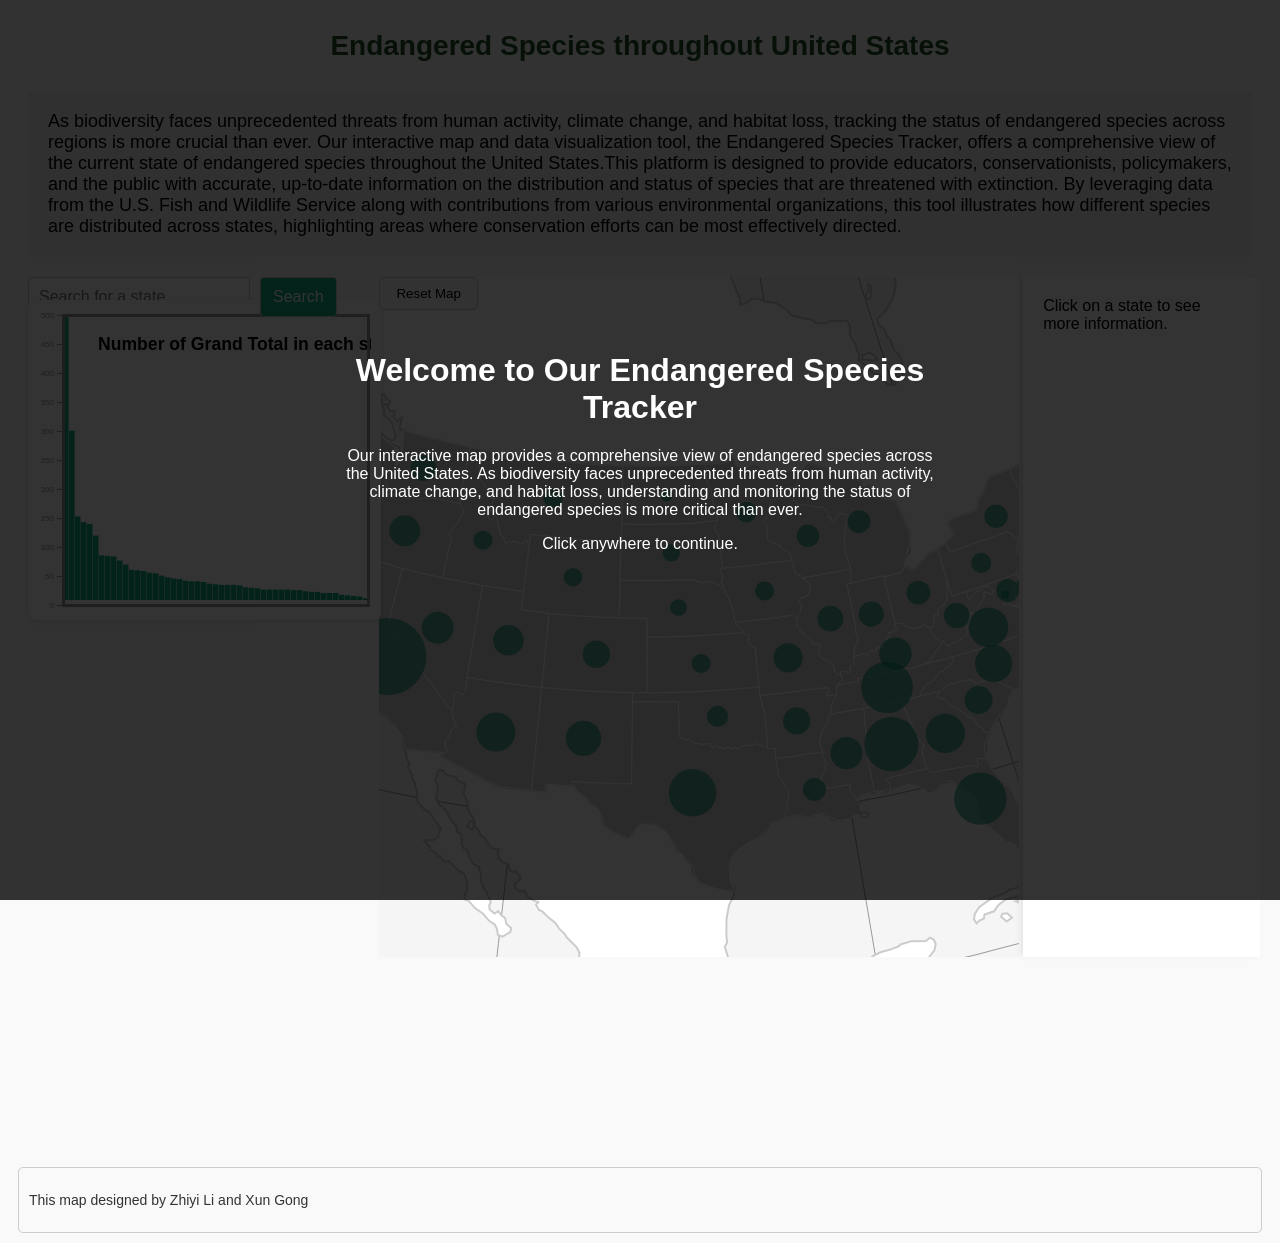
==== index.html @ cc5d8c97 "first commit" ====
<!DOCTYPE html>
<html lang="en">
    <head>
        <meta charset="utf-8">
        <meta name="viewport" content="width=device-width">
            <title>Endangered Species in U.S.</title>

        <!--put your external stylesheet links here-->
        <link rel="stylesheet" href="lib/leaflet.css">
        <link rel="stylesheet" href="css/style.css">

        <!--[if IE<9]>
            <link rel="stylesheet" href="css/style.ie.css">
        <![endif]-->

         <!--you can also place internal styles here;
             place these within <style> tags-->

        <style></style>
        
    </head>

    <body>
        <!--put your initial page content here-->
        <div id="initialPage" onclick="continueToMap()">
            <div class="content">
                <h1>Welcome to Our Endangered Species Tracker</h1>
                <p>Our interactive map provides a comprehensive view of endangered species across the United States. As biodiversity faces unprecedented threats from human activity, climate change, and habitat loss, understanding and monitoring the status of endangered species is more critical than ever.</p>
                <p>Click anywhere to continue.</p>
            </div>
        </div>
        <div id="mydiv"></div>
        

        <!--you can also use this space for internal scripts;
        place these within <script> tags-->
        <div class="container">
            
            <div class="chart-container">
                <div class="dropdown-container">
                    <div id="dropdownTooltip" class="tooltip" style="display: absolute;">Description of what selecting different options does.</div>
                </div> <!-- Container for the dropdown -->
            </div> <!-- Container for the chart -->

            <div class="map-container">
                <div id="map">
                    <button id="resetMap">Reset Map</button>
                    <div id="resetTooltip" class="tooltip">Click to reset the map to its original view.</div>
                </div>
                
            </div>   <!-- Container for the map -->
            <div id="right-panel">Click on a state to see more information.</div>
            <div id="tooltip"></div>
            </div>
        </div>
        <div id="toolDescriptionContainer"></div>


        <script type="text/javascript" src="lib/d3.v7.js"></script>
        <script type="text/javascript" src="lib/topojson/topojson.js"></script>
        

        <!--put your external script links here-->
        <script type="text/javascript" src="js/main.js"></script>
        <script type="text/javascript" src="lib/jquery-3.5.1.js"></script>
    </body>
</html>
---- lib/leaflet.css ----
/* required styles */

.leaflet-pane,
.leaflet-tile,
.leaflet-marker-icon,
.leaflet-marker-shadow,
.leaflet-tile-container,
.leaflet-pane > svg,
.leaflet-pane > canvas,
.leaflet-zoom-box,
.leaflet-image-layer,
.leaflet-layer {
	position: absolute;
	left: 0;
	top: 0;
	}
.leaflet-container {
	overflow: hidden;
	}
.leaflet-tile,
.leaflet-marker-icon,
.leaflet-marker-shadow {
	-webkit-user-select: none;
	   -moz-user-select: none;
	        user-select: none;
	  -webkit-user-drag: none;
	}
/* Prevents IE11 from highlighting tiles in blue */
.leaflet-tile::selection {
	background: transparent;
}
/* Safari renders non-retina tile on retina better with this, but Chrome is worse */
.leaflet-safari .leaflet-tile {
	image-rendering: -webkit-optimize-contrast;
	}
/* hack that prevents hw layers "stretching" when loading new tiles */
.leaflet-safari .leaflet-tile-container {
	width: 1600px;
	height: 1600px;
	-webkit-transform-origin: 0 0;
	}
.leaflet-marker-icon,
.leaflet-marker-shadow {
	display: block;
	}
/* .leaflet-container svg: reset svg max-width decleration shipped in Joomla! (joomla.org) 3.x */
/* .leaflet-container img: map is broken in FF if you have max-width: 100% on tiles */
.leaflet-container .leaflet-overlay-pane svg {
	max-width: none !important;
	max-height: none !important;
	}
.leaflet-container .leaflet-marker-pane img,
.leaflet-container .leaflet-shadow-pane img,
.leaflet-container .leaflet-tile-pane img,
.leaflet-container img.leaflet-image-layer,
.leaflet-container .leaflet-tile {
	max-width: none !important;
	max-height: none !important;
	width: auto;
	padding: 0;
	}

.leaflet-container img.leaflet-tile {
	/* See: https://bugs.chromium.org/p/chromium/issues/detail?id=600120 */
	mix-blend-mode: plus-lighter;
}

.leaflet-container.leaflet-touch-zoom {
	-ms-touch-action: pan-x pan-y;
	touch-action: pan-x pan-y;
	}
.leaflet-container.leaflet-touch-drag {
	-ms-touch-action: pinch-zoom;
	/* Fallback for FF which doesn't support pinch-zoom */
	touch-action: none;
	touch-action: pinch-zoom;
}
.leaflet-container.leaflet-touch-drag.leaflet-touch-zoom {
	-ms-touch-action: none;
	touch-action: none;
}
.leaflet-container {
	-webkit-tap-highlight-color: transparent;
}
.leaflet-container a {
	-webkit-tap-highlight-color: rgba(51, 181, 229, 0.4);
}
.leaflet-tile {
	filter: inherit;
	visibility: hidden;
	}
.leaflet-tile-loaded {
	visibility: inherit;
	}
.leaflet-zoom-box {
	width: 0;
	height: 0;
	-moz-box-sizing: border-box;
	     box-sizing: border-box;
	z-index: 800;
	}
/* workaround for https://bugzilla.mozilla.org/show_bug.cgi?id=888319 */
.leaflet-overlay-pane svg {
	-moz-user-select: none;
	}

.leaflet-pane         { z-index: 400; }

.leaflet-tile-pane    { z-index: 200; }
.leaflet-overlay-pane { z-index: 400; }
.leaflet-shadow-pane  { z-index: 500; }
.leaflet-marker-pane  { z-index: 600; }
.leaflet-tooltip-pane   { z-index: 650; }
.leaflet-popup-pane   { z-index: 700; }

.leaflet-map-pane canvas { z-index: 100; }
.leaflet-map-pane svg    { z-index: 200; }

.leaflet-vml-shape {
	width: 1px;
	height: 1px;
	}
.lvml {
	behavior: url(#default#VML);
	display: inline-block;
	position: absolute;
	}


/* control positioning */

.leaflet-control {
	position: relative;
	z-index: 800;
	pointer-events: visiblePainted; /* IE 9-10 doesn't have auto */
	pointer-events: auto;
	}
.leaflet-top,
.leaflet-bottom {
	position: absolute;
	z-index: 1000;
	pointer-events: none;
	}
.leaflet-top {
	top: 0;
	}
.leaflet-right {
	right: 0;
	}
.leaflet-bottom {
	bottom: 0;
	}
.leaflet-left {
	left: 0;
	}
.leaflet-control {
	float: left;
	clear: both;
	}
.leaflet-right .leaflet-control {
	float: right;
	}
.leaflet-top .leaflet-control {
	margin-top: 10px;
	}
.leaflet-bottom .leaflet-control {
	margin-bottom: 10px;
	}
.leaflet-left .leaflet-control {
	margin-left: 10px;
	}
.leaflet-right .leaflet-control {
	margin-right: 10px;
	}


/* zoom and fade animations */

.leaflet-fade-anim .leaflet-popup {
	opacity: 0;
	-webkit-transition: opacity 0.2s linear;
	   -moz-transition: opacity 0.2s linear;
	        transition: opacity 0.2s linear;
	}
.leaflet-fade-anim .leaflet-map-pane .leaflet-popup {
	opacity: 1;
	}
.leaflet-zoom-animated {
	-webkit-transform-origin: 0 0;
	    -ms-transform-origin: 0 0;
	        transform-origin: 0 0;
	}
svg.leaflet-zoom-animated {
	will-change: transform;
}

.leaflet-zoom-anim .leaflet-zoom-animated {
	-webkit-transition: -webkit-transform 0.25s cubic-bezier(0,0,0.25,1);
	   -moz-transition:    -moz-transform 0.25s cubic-bezier(0,0,0.25,1);
	        transition:         transform 0.25s cubic-bezier(0,0,0.25,1);
	}
.leaflet-zoom-anim .leaflet-tile,
.leaflet-pan-anim .leaflet-tile {
	-webkit-transition: none;
	   -moz-transition: none;
	        transition: none;
	}

.leaflet-zoom-anim .leaflet-zoom-hide {
	visibility: hidden;
	}


/* cursors */

.leaflet-interactive {
	cursor: pointer;
	}
.leaflet-grab {
	cursor: -webkit-grab;
	cursor:    -moz-grab;
	cursor:         grab;
	}
.leaflet-crosshair,
.leaflet-crosshair .leaflet-interactive {
	cursor: crosshair;
	}
.leaflet-popup-pane,
.leaflet-control {
	cursor: auto;
	}
.leaflet-dragging .leaflet-grab,
.leaflet-dragging .leaflet-grab .leaflet-interactive,
.leaflet-dragging .leaflet-marker-draggable {
	cursor: move;
	cursor: -webkit-grabbing;
	cursor:    -moz-grabbing;
	cursor:         grabbing;
	}

/* marker & overlays interactivity */
.leaflet-marker-icon,
.leaflet-marker-shadow,
.leaflet-image-layer,
.leaflet-pane > svg path,
.leaflet-tile-container {
	pointer-events: none;
	}

.leaflet-marker-icon.leaflet-interactive,
.leaflet-image-layer.leaflet-interactive,
.leaflet-pane > svg path.leaflet-interactive,
svg.leaflet-image-layer.leaflet-interactive path {
	pointer-events: visiblePainted; /* IE 9-10 doesn't have auto */
	pointer-events: auto;
	}

/* visual tweaks */

.leaflet-container {
	background: #ddd;
	outline-offset: 1px;
	}
.leaflet-container a {
	color: #0078A8;
	}
.leaflet-zoom-box {
	border: 2px dotted #38f;
	background: rgba(255,255,255,0.5);
	}


/* general typography */
.leaflet-container {
	font-family: "Helvetica Neue", Arial, Helvetica, sans-serif;
	font-size: 12px;
	font-size: 0.75rem;
	line-height: 1.5;
	}


/* general toolbar styles */

.leaflet-bar {
	box-shadow: 0 1px 5px rgba(0,0,0,0.65);
	border-radius: 4px;
	}
.leaflet-bar a {
	background-color: #fff;
	border-bottom: 1px solid #ccc;
	width: 26px;
	height: 26px;
	line-height: 26px;
	display: block;
	text-align: center;
	text-decoration: none;
	color: black;
	}
.leaflet-bar a,
.leaflet-control-layers-toggle {
	background-position: 50% 50%;
	background-repeat: no-repeat;
	display: block;
	}
.leaflet-bar a:hover,
.leaflet-bar a:focus {
	background-color: #f4f4f4;
	}
.leaflet-bar a:first-child {
	border-top-left-radius: 4px;
	border-top-right-radius: 4px;
	}
.leaflet-bar a:last-child {
	border-bottom-left-radius: 4px;
	border-bottom-right-radius: 4px;
	border-bottom: none;
	}
.leaflet-bar a.leaflet-disabled {
	cursor: default;
	background-color: #f4f4f4;
	color: #bbb;
	}

.leaflet-touch .leaflet-bar a {
	width: 30px;
	height: 30px;
	line-height: 30px;
	}
.leaflet-touch .leaflet-bar a:first-child {
	border-top-left-radius: 2px;
	border-top-right-radius: 2px;
	}
.leaflet-touch .leaflet-bar a:last-child {
	border-bottom-left-radius: 2px;
	border-bottom-right-radius: 2px;
	}

/* zoom control */

.leaflet-control-zoom-in,
.leaflet-control-zoom-out {
	font: bold 18px 'Lucida Console', Monaco, monospace;
	text-indent: 1px;
	}

.leaflet-touch .leaflet-control-zoom-in, .leaflet-touch .leaflet-control-zoom-out  {
	font-size: 22px;
	}


/* layers control */

.leaflet-control-layers {
	box-shadow: 0 1px 5px rgba(0,0,0,0.4);
	background: #fff;
	border-radius: 5px;
	}
.leaflet-control-layers-toggle {
	background-image: url(images/layers.png);
	width: 36px;
	height: 36px;
	}
.leaflet-retina .leaflet-control-layers-toggle {
	background-image: url(images/layers-2x.png);
	background-size: 26px 26px;
	}
.leaflet-touch .leaflet-control-layers-toggle {
	width: 44px;
	height: 44px;
	}
.leaflet-control-layers .leaflet-control-layers-list,
.leaflet-control-layers-expanded .leaflet-control-layers-toggle {
	display: none;
	}
.leaflet-control-layers-expanded .leaflet-control-layers-list {
	display: block;
	position: relative;
	}
.leaflet-control-layers-expanded {
	padding: 6px 10px 6px 6px;
	color: #333;
	background: #fff;
	}
.leaflet-control-layers-scrollbar {
	overflow-y: scroll;
	overflow-x: hidden;
	padding-right: 5px;
	}
.leaflet-control-layers-selector {
	margin-top: 2px;
	position: relative;
	top: 1px;
	}
.leaflet-control-layers label {
	display: block;
	font-size: 13px;
	font-size: 1.08333em;
	}
.leaflet-control-layers-separator {
	height: 0;
	border-top: 1px solid #ddd;
	margin: 5px -10px 5px -6px;
	}

/* Default icon URLs */
.leaflet-default-icon-path { /* used only in path-guessing heuristic, see L.Icon.Default */
	background-image: url(images/marker-icon.png);
	}


/* attribution and scale controls */

.leaflet-container .leaflet-control-attribution {
	background: #fff;
	background: rgba(255, 255, 255, 0.8);
	margin: 0;
	}
.leaflet-control-attribution,
.leaflet-control-scale-line {
	padding: 0 5px;
	color: #333;
	line-height: 1.4;
	}
.leaflet-control-attribution a {
	text-decoration: none;
	}
.leaflet-control-attribution a:hover,
.leaflet-control-attribution a:focus {
	text-decoration: underline;
	}
.leaflet-attribution-flag {
	display: inline !important;
	vertical-align: baseline !important;
	width: 1em;
	height: 0.6669em;
	}
.leaflet-left .leaflet-control-scale {
	margin-left: 5px;
	}
.leaflet-bottom .leaflet-control-scale {
	margin-bottom: 5px;
	}
.leaflet-control-scale-line {
	border: 2px solid #777;
	border-top: none;
	line-height: 1.1;
	padding: 2px 5px 1px;
	white-space: nowrap;
	-moz-box-sizing: border-box;
	     box-sizing: border-box;
	background: rgba(255, 255, 255, 0.8);
	text-shadow: 1px 1px #fff;
	}
.leaflet-control-scale-line:not(:first-child) {
	border-top: 2px solid #777;
	border-bottom: none;
	margin-top: -2px;
	}
.leaflet-control-scale-line:not(:first-child):not(:last-child) {
	border-bottom: 2px solid #777;
	}

.leaflet-touch .leaflet-control-attribution,
.leaflet-touch .leaflet-control-layers,
.leaflet-touch .leaflet-bar {
	box-shadow: none;
	}
.leaflet-touch .leaflet-control-layers,
.leaflet-touch .leaflet-bar {
	border: 2px solid rgba(0,0,0,0.2);
	background-clip: padding-box;
	}


/* popup */

.leaflet-popup {
	position: absolute;
	text-align: center;
	margin-bottom: 20px;
	}
.leaflet-popup-content-wrapper {
	padding: 1px;
	text-align: left;
	border-radius: 12px;
	}
.leaflet-popup-content {
	margin: 13px 24px 13px 20px;
	line-height: 1.3;
	font-size: 13px;
	font-size: 1.08333em;
	min-height: 1px;
	}
.leaflet-popup-content p {
	margin: 17px 0;
	margin: 1.3em 0;
	}
.leaflet-popup-tip-container {
	width: 40px;
	height: 20px;
	position: absolute;
	left: 50%;
	margin-top: -1px;
	margin-left: -20px;
	overflow: hidden;
	pointer-events: none;
	}
.leaflet-popup-tip {
	width: 17px;
	height: 17px;
	padding: 1px;

	margin: -10px auto 0;
	pointer-events: auto;

	-webkit-transform: rotate(45deg);
	   -moz-transform: rotate(45deg);
	    -ms-transform: rotate(45deg);
	        transform: rotate(45deg);
	}
.leaflet-popup-content-wrapper,
.leaflet-popup-tip {
	background: white;
	color: #333;
	box-shadow: 0 3px 14px rgba(0,0,0,0.4);
	}
.leaflet-container a.leaflet-popup-close-button {
	position: absolute;
	top: 0;
	right: 0;
	border: none;
	text-align: center;
	width: 24px;
	height: 24px;
	font: 16px/24px Tahoma, Verdana, sans-serif;
	color: #757575;
	text-decoration: none;
	background: transparent;
	}
.leaflet-container a.leaflet-popup-close-button:hover,
.leaflet-container a.leaflet-popup-close-button:focus {
	color: #585858;
	}
.leaflet-popup-scrolled {
	overflow: auto;
	}

.leaflet-oldie .leaflet-popup-content-wrapper {
	-ms-zoom: 1;
	}
.leaflet-oldie .leaflet-popup-tip {
	width: 24px;
	margin: 0 auto;

	-ms-filter: "progid:DXImageTransform.Microsoft.Matrix(M11=0.70710678, M12=0.70710678, M21=-0.70710678, M22=0.70710678)";
	filter: progid:DXImageTransform.Microsoft.Matrix(M11=0.70710678, M12=0.70710678, M21=-0.70710678, M22=0.70710678);
	}

.leaflet-oldie .leaflet-control-zoom,
.leaflet-oldie .leaflet-control-layers,
.leaflet-oldie .leaflet-popup-content-wrapper,
.leaflet-oldie .leaflet-popup-tip {
	border: 1px solid #999;
	}


/* div icon */

.leaflet-div-icon {
	background: #fff;
	border: 1px solid #666;
	}


/* Tooltip */
/* Base styles for the element that has a tooltip */
.leaflet-tooltip {
	position: absolute;
	padding: 6px;
	background-color: #fff;
	border: 1px solid #fff;
	border-radius: 3px;
	color: #222;
	white-space: nowrap;
	-webkit-user-select: none;
	-moz-user-select: none;
	-ms-user-select: none;
	user-select: none;
	pointer-events: none;
	box-shadow: 0 1px 3px rgba(0,0,0,0.4);
	}
.leaflet-tooltip.leaflet-interactive {
	cursor: pointer;
	pointer-events: auto;
	}
.leaflet-tooltip-top:before,
.leaflet-tooltip-bottom:before,
.leaflet-tooltip-left:before,
.leaflet-tooltip-right:before {
	position: absolute;
	pointer-events: none;
	border: 6px solid transparent;
	background: transparent;
	content: "";
	}

/* Directions */

.leaflet-tooltip-bottom {
	margin-top: 6px;
}
.leaflet-tooltip-top {
	margin-top: -6px;
}
.leaflet-tooltip-bottom:before,
.leaflet-tooltip-top:before {
	left: 50%;
	margin-left: -6px;
	}
.leaflet-tooltip-top:before {
	bottom: 0;
	margin-bottom: -12px;
	border-top-color: #fff;
	}
.leaflet-tooltip-bottom:before {
	top: 0;
	margin-top: -12px;
	margin-left: -6px;
	border-bottom-color: #fff;
	}
.leaflet-tooltip-left {
	margin-left: -6px;
}
.leaflet-tooltip-right {
	margin-left: 6px;
}
.leaflet-tooltip-left:before,
.leaflet-tooltip-right:before {
	top: 50%;
	margin-top: -6px;
	}
.leaflet-tooltip-left:before {
	right: 0;
	margin-right: -12px;
	border-left-color: #fff;
	}
.leaflet-tooltip-right:before {
	left: 0;
	margin-left: -12px;
	border-right-color: #fff;
	}

/* Printing */

@media print {
	/* Prevent printers from removing background-images of controls. */
	.leaflet-control {
		-webkit-print-color-adjust: exact;
		print-color-adjust: exact;
		}
	}
---- css/style.css ----
/*insert style here*/

/* Stylesheet by Zhiyi Li, 2024 */

body {
    background-color: #f9f9f9;
    font-family: 'Arial', sans-serif;
}

.countries {
    fill: #FFF;
    stroke: #CCC;
    stroke-width: 2px;
}

.countries {
    fill: #FFF;
    stroke: #CCC;
    stroke-width: 2px;
}

.gratBackground {
    fill: #F5F5F5;
}


.gratLines {
    fill: none;
    stroke: #999;
    stroke-width: 1px;
}

.regions {
    stroke: #000;
    stroke-width: 0.5px;
    stroke-linecap: round;
}

.dropdown {
    position: absolute;
    top: 210px;
    left: 1400px;
    z-index: 10;
    font-family: sans-serif;
    font-size: 1em;
    font-weight: bold;
    padding: 2px;
    border: 1px solid #999;
    box-shadow: 2px 2px 4px #999;
}


.container {
    display: flex;           /* Establishes a flex container */
    justify-content: center; /* Centers children horizontally */
    align-items: stretch;    /* Stretches children to fit the container height */
    width: 85%;             /* Optional: spans the full width of the viewport */
    height: 100vh;           /* Optional: spans the full height of the viewport */
}
.chart-container {
    flex: 1;                 /* Takes up 1 part of the available space */
    margin: 20px 0 0 20px;
    height:500px
    /* Additional styling as needed */
}

.map-container {
    flex: 2;                 /* Takes up 2 parts of the available space, making it larger than the chart */
}

#map {
    position:relative;/*border: medium solid #999;*/
    margin: 20px 0 0 0px;
}

#resetMap {
    position:absolute;
    padding: 8px 16px;
    background-color: #f8f9fa;
    border: 1px solid #ccc;
    border-radius: 5px;
    cursor: pointer;
    outline: none;
}
#resetMap:hover {
    background-color: #e9ecef;
}


.chart {
    position:absolute;
    top:300px;
    padding:10px;
    background-color: white;
    border-radius: 8px;
    box-shadow: 0 2px 5px rgba(0,0,0,0.1);

    bottom: 200px;
}

.species-list {
    top: 300px;
    margin-bottom: 20px;
    padding: 10px;
    background-color: white;
    border-radius: 8px;
    box-shadow: 0 2px 5px rgba(0,0,0,0.1);
    margin: 20px 20px 0 0;
}

.chartTitle {
    font-size: 1.1em;
    font-weight: bold;
}

.chartFrame {
    fill: none;
    stroke: #999;
    stroke-width: 3px;
    shape-rendering: crispEdges;
}

.axis path,
.axis line {
    fill: none;
    stroke: #999;
    stroke-width: 1px;
    shape-rendering: crispEdges;
}

.axis text {
    font-family: sans-serif;
    font-size: 0.8em;
    fill: #999;
}

#chartDescription {
    width: 100%; /* Adjust width as necessary */
    padding: 300px;
    background-color: #f4f4f4; /* Light grey background for better readability */
    border-top: 1px solid #ccc; /* Adds a line between the chart and description */
    box-shadow: 0 2px 4px rgba(0,0,0,0.1); /* Optional: adds subtle shadow for depth */
    margin-top: 10px; /* Ensures there is a space between the chart and the description */
    font-size: 14px;
    color: #333;
    text-align: center; /* Centers the text */
    bottom: 300px;
}


option {
    font-weight: normal;
}


.infolabel h1 {
    margin: 0 20px 0 0;
    padding: 0;
    display: inline-block;
    line-height: 1.2em;
}

.infolabel {    
    margin: 0 20px 0 10px;    
    position: absolute;
    height: 56px;
    min-width: 100px;
    color: #fff;
    background-color: #000000;
    border: solid thin #fff;
    padding: 6px 10px;
    top: -75px;
}

/* Style for the page title */
.page-title {
    text-align: center; /* Center align the title */
    margin-top: 20px; /* Adjust top margin as needed */
    padding: 10px; /* Add padding for space around the title */
    /*background-color: rgb(35, 121, 52); /* Add background color */
    color: #205223;
    /*color: white; /* Add text color */
    font-size: 28px; /* Adjust font size */
}

/* Style for the introduction panel */
.introduction-panel {
    background-color: #f2f2f2; /* Add background color */
    padding: 2px; /* Add padding for space around the content */
    font-size: 18px; /* Adjust font size */
    padding-left: 20px;
    padding-right: 20px;
    margin: 0px 20px 0px 20px;

}
#toolDescriptionContainer {
    padding: 10px;
    margin: 10px;
    background-color: #f9f9f9;
    border: 1px solid #ccc;
    border-radius: 5px;
}

.tool-description p {
    font-size: 14px;
    color: #333;
}


.small-text {
    font-size: 0.8em; /* Adjust the font size as needed */
}

.controls {
    position: absolute;
    top: 10px; /* Adjust as needed */
    left: 50%; /* Center align the controls */
    transform: translateX(-50%); /* Ensure it's centered regardless of the actual width */
    z-index: 1000; /* Ensures the controls stay on top of the map layers */
    background: rgba(255, 255, 255, 0.8); /* Semi-transparent white background */
    padding: 10px;
    border-radius: 5px;
    box-shadow: 0 2px 4px rgba(0,0,0,0.3);
    display: flex;
    justify-content: flex-start;
    gap: 10px;
    padding: 10px;
}

.input, .dropdown {
    padding: 8px;
    border: 1px solid #ccc;
    border-radius: 4px;
    font-size: 16px;
    margin: 20px 20px 40px 0px;
}

#stateSearch {
    position:absolute;
    display:flex;
    justify-content: space-between;
    margin-right: 10px; /* Add some spacing between the input and button */
    padding: 10px;
    border: 1px solid #ccc;
    border-radius: 4px;
    font-size: 16px;
}
  
#searchButton {
    position: absolute;
    left: 260px;
    z-index: 10;
    padding: 10px 12px;
    border: 1px solid #ccc;
    border-radius: 4px;
    margin-right: 10px;
    background-color: #0da982;/*rgb(35, 121, 52); /* Blue color for the button */
    color: #fff; /* White text color */
    font-size: 16px;
    cursor: pointer;
}


#searchDescription {
    background-color: rgb(35, 121, 52);
}

#right-panel {
    position: absolute;
    right: 0;
    width: 18.5%;
    height: 680px;
    overflow-y: auto; /* Enables scrolling if content is too long */
    background-color:#FFFFFF;
    overflow-y: auto;
    padding: 20px;
    box-sizing: border-box;
    margin: 20px 20px 0px 0px;
    box-shadow: -4px 0 6px -2px #e0e0e0; /* Soft shadow on the left edge */
}

/* Group Headers in the Right Panel */
.group-header {
    margin-top: 20px;
    font-weight: bold;
    background: linear-gradient(145deg, #f5f5f5, #bae5d9);
    padding: 5px 15px;
    border-radius: 10px;
    box-shadow: 0 2px 4px rgba(0,0,0,0.05); /* Subtle shadow for depth */
}

.species-list {
    list-style-type: none;
    padding-left: 20px;
}

.species-list li {
    padding: 5px 8px;
    transition: background-color 0.3s; /* Smooth transition for hover effect */
}

.species-list li:hover {
    background-color: #f7f7f7; /* Highlight item on hover */
    cursor: pointer; /* Indicates interactivity */
}

#tooltip {
    position: absolute;  
    visibility: hidden;  
    background-color: white;
    border: 1px solid #ccc;
    border-radius: 5px;
    z-index: 1000;  
    max-width: 400px;
    word-wrap: break-word;
    padding:10px;
    overflow: hidden;  
    text-overflow: ellipsis;  
    white-space: normal; 
    box-shadow: 0 8px 16px rgba(0,0,0,0.1);
}
#toolDescription {
    padding: 10px;
    border: 1px solid #ccc;
    border-radius: 5px;
    background-color: #f9f9f9;
    margin-top: 10px;
}
.tooltip {
    position: absolute;
    background-color: #f9f9f9;
    border: 1px solid #ccc;
    padding: 5px;
    border-radius: 3px;
    display: none;  /* Initially hidden */
    z-index: 100;
    white-space: nowrap;
}

#resetButton + #resetTooltip {  /* Positions the tooltip right above the button */
    margin-top: -35px;  /* Adjust as necessary */
    margin-left: -10px;  /* Centers tooltip based on the button's width */
}

#dropdown-container + #dropdownTooltip {
    margin-top: -30px;  /* Moves the tooltip above the dropdown */
    margin-left: 0px;   /* Aligns with the left edge of the dropdown */
}


.map-tool:hover + .tooltip {
    display: block;
}

#initialPage {
    position: fixed;
    top: 0;
    left: 0;
    width: 100%;
    height: 100%;
    background: rgba(0, 0, 0, 0.8); /* Semi-transparent black background */
    color: white;
    display: flex;
    justify-content: center;
    align-items: center;
    text-align: center;
    z-index: 1000; /* Ensure it's above all other content */
}

#initialPage .content {
    max-width: 600px;
    padding: 20px;
}

.tooltip {
    width: auto;
    background-color: black;
    color: white;
    text-align: center;
    border-radius: 6px;
    padding: 5px 10px;
    position: absolute;
    z-index: 1;
    bottom: 100%;
    left: 50%;
    margin-left: -60px; /* Adjust as necessary */
}

.search-bar:hover + .tooltip {
    visibility: visible;
}
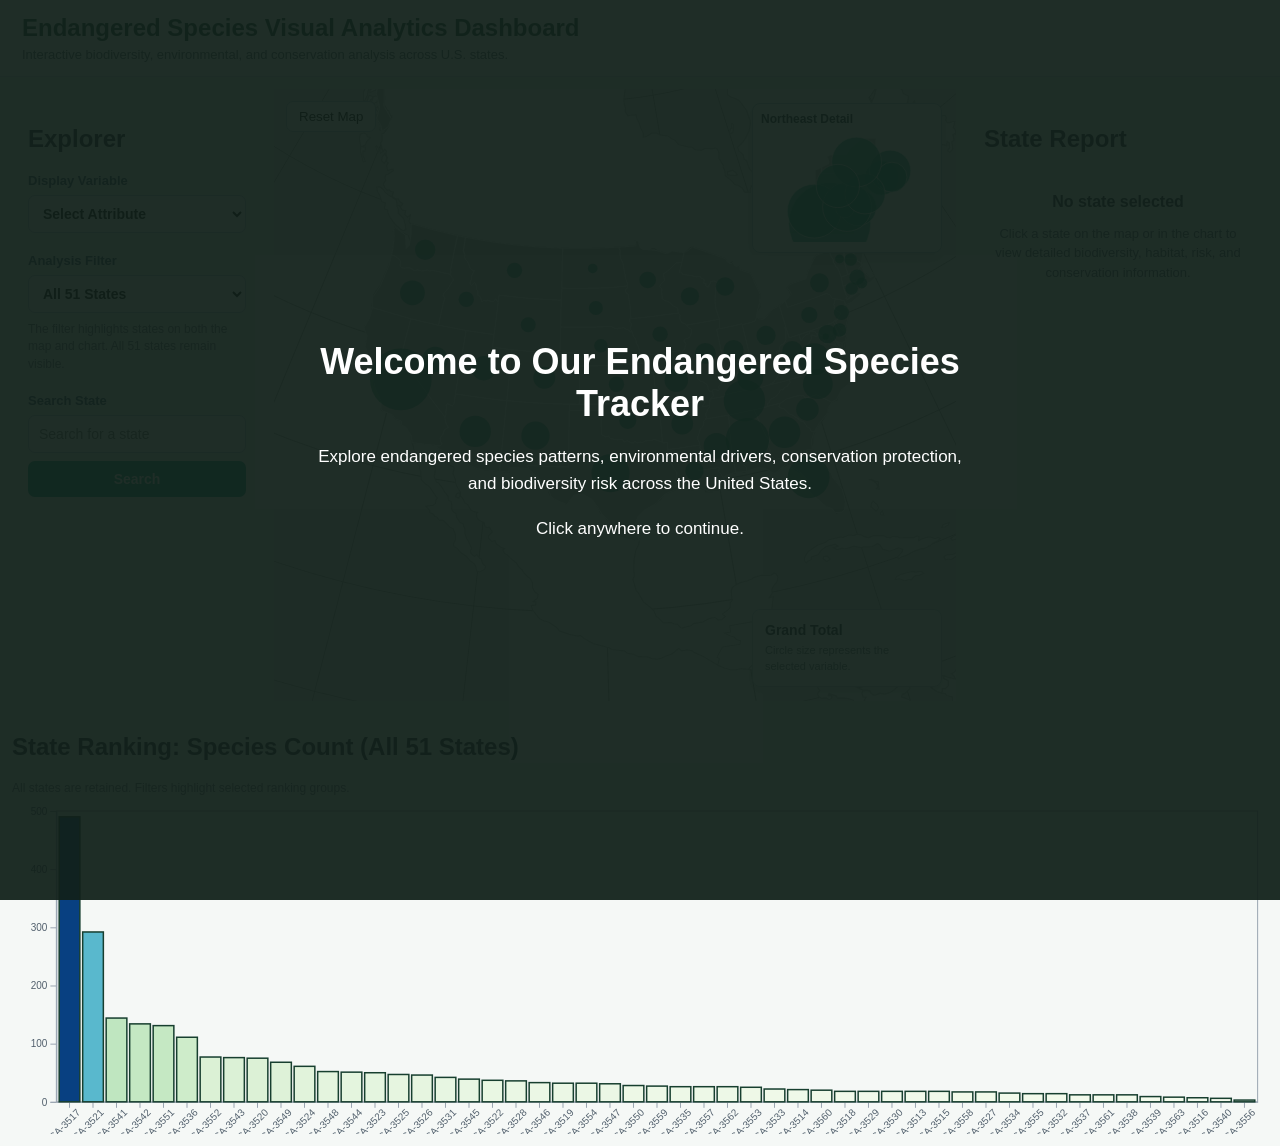
==== commit 4d644e5f: "1111111" ====
--- a/index.html
+++ b/index.html
@@ -3,65 +3,150 @@
     <head>
         <meta charset="utf-8">
         <meta name="viewport" content="width=device-width">
-            <title>Endangered Species in U.S.</title>
+        <title>Endangered Species in U.S.</title>
 
-        <!--put your external stylesheet links here-->
+        <!-- 外部样式 -->
         <link rel="stylesheet" href="lib/leaflet.css">
         <link rel="stylesheet" href="css/style.css">
 
         <!--[if IE<9]>
             <link rel="stylesheet" href="css/style.ie.css">
         <![endif]-->
-
-         <!--you can also place internal styles here;
-             place these within <style> tags-->
-
-        <style></style>
-        
     </head>
 
     <body>
-        <!--put your initial page content here-->
-        <div id="initialPage" onclick="continueToMap()">
-            <div class="content">
-                <h1>Welcome to Our Endangered Species Tracker</h1>
-                <p>Our interactive map provides a comprehensive view of endangered species across the United States. As biodiversity faces unprecedented threats from human activity, climate change, and habitat loss, understanding and monitoring the status of endangered species is more critical than ever.</p>
-                <p>Click anywhere to continue.</p>
+    <div id="initialPage" onclick="continueToMap()">
+        <div class="content">
+            <h1>Welcome to Our Endangered Species Tracker</h1>
+            <p>
+                Explore endangered species patterns, environmental drivers,
+                conservation protection, and biodiversity risk across the United States.
+            </p>
+            <p>Click anywhere to continue.</p>
+        </div>
+    </div>
+
+    <header class="app-header">
+        <div>
+            <h1>Endangered Species Visual Analytics Dashboard</h1>
+            <p>
+                Interactive biodiversity, environmental, and conservation analysis
+                across U.S. states.
+            </p>
+        </div>
+    </header>
+
+    <main class="dashboard-layout">
+
+        <!-- 第一行左侧 -->
+        <aside class="explorer-panel">
+            <h2>Explorer</h2>
+
+            <section class="control-group">
+                <label for="variable-control">Display Variable</label>
+                <div class="dropdown-container" id="variable-control">
+                    <div
+                        id="dropdownTooltip"
+                        class="tooltip"
+                    >
+                        Select a variable to update the map and chart.
+                    </div>
+                </div>
+            </section>
+
+            <section class="control-group">
+                <label for="rankingScope">Analysis Filter</label>
+
+                <select id="rankingScope" class="control-select">
+                    <option value="all">All 51 States</option>
+                    <option value="top10">Top 10</option>
+                    <option value="top20">Top 20</option>
+                    <option value="bottom10">Bottom 10</option>
+                </select>
+
+                <p class="control-help">
+                    The filter highlights states on both the map and chart.
+                    All 51 states remain visible.
+                </p>
+            </section>
+
+            <section class="control-group">
+                <label for="stateSearch">Search State</label>
+
+                <div class="search-container"></div>
+            </section>
+        </aside>
+
+        <!-- 第一行中间 -->
+        <section class="map-workspace">
+            <div class="map-toolbar">
+                <button id="resetMap">Reset Map</button>
+                <div id="resetTooltip" class="tooltip">
+                    Reset the map to its original view.
+                </div>
             </div>
-        </div>
-        <div id="mydiv"></div>
-        
-
-        <!--you can also use this space for internal scripts;
-        place these within <script> tags-->
-        <div class="container">
-            
-            <div class="chart-container">
-                <div class="dropdown-container">
-                    <div id="dropdownTooltip" class="tooltip" style="display: absolute;">Description of what selecting different options does.</div>
-                </div> <!-- Container for the dropdown -->
-            </div> <!-- Container for the chart -->
 
             <div class="map-container">
-                <div id="map">
-                    <button id="resetMap">Reset Map</button>
-                    <div id="resetTooltip" class="tooltip">Click to reset the map to its original view.</div>
+                <div id="map"></div>
+
+                <!-- 东北部放大图 -->
+                <div id="northeast-inset">
+                    <div class="inset-title">Northeast Detail</div>
+                    <div id="northeast-map"></div>
                 </div>
-                
-            </div>   <!-- Container for the map -->
-            <div id="right-panel">Click on a state to see more information.</div>
-            <div id="tooltip"></div>
+
+                <!-- 图例以后可以动态更新 -->
+                <div id="map-legend">
+                    <div class="legend-title">Grand Total</div>
+                    <div class="legend-note">
+                        Circle size represents the selected variable.
+                    </div>
+                </div>
             </div>
-        </div>
-        <div id="toolDescriptionContainer"></div>
+        </section>
 
+        <!-- 第一行右侧 -->
+        <aside id="right-panel" class="state-workspace">
+            <h2>State Report</h2>
 
-        <script type="text/javascript" src="lib/d3.v7.js"></script>
-        <script type="text/javascript" src="lib/topojson/topojson.js"></script>
-        
+            <div class="empty-state">
+                <strong>No state selected</strong>
+                <p>
+                    Click a state on the map or in the chart to view detailed
+                    biodiversity, habitat, risk, and conservation information.
+                </p>
+            </div>
+        </aside>
 
-        <!--put your external script links here-->
-        <script type="text/javascript" src="js/main.js"></script>
-        <script type="text/javascript" src="lib/jquery-3.5.1.js"></script>
-    </body>
+        <!-- 第二行：完整51州图表 -->
+        <section class="ranking-workspace">
+            <div class="ranking-header">
+                <div>
+                    <h2 id="rankingHeading">
+                        State Ranking: Grand Total
+                    </h2>
+                    <p>
+                        All states are retained. Filters highlight selected ranking groups.
+                    </p>
+                </div>
+            </div>
+
+            <div class="chart-container"></div>
+        </section>
+
+        <div id="tooltip"></div>
+    </main>
+
+    <div id="toolDescriptionContainer"></div>
+
+    <script src="lib/d3.v7.js"></script>
+    <script src="lib/topojson/topojson.js"></script>
+    <script src="lib/jquery-3.5.1.js"></script>
+
+    <script src="js/config.js"></script>
+    <script src="js/chart.js"></script>
+    <script src="js/panel.js"></script>
+    <script src="js/map.js"></script>
+    <script src="js/main.js"></script>
+</body>
 </html>
--- a/css/style.css
+++ b/css/style.css
@@ -1,393 +1,535 @@
-/*insert style here*/
-
-/* Stylesheet by Zhiyi Li, 2024 */
-
+/* style.css */
+
+* {
+    box-sizing: border-box;
+}
+
+html,
 body {
-    background-color: #f9f9f9;
-    font-family: 'Arial', sans-serif;
+    margin: 0;
+    width: 100%;
+    min-height: 100%;
+    overflow-x: hidden;
+    overflow-y: auto;
+    font-family: Arial, Helvetica, sans-serif;
+    background: #f5f8f6;
+    color: #1f2933;
+}
+
+body {
+    min-height: 100vh;
+}
+
+/* =========================
+   Initial page
+========================= */
+
+#initialPage {
+    position: fixed;
+    inset: 0;
+    z-index: 99999;
+    display: flex;
+    align-items: center;
+    justify-content: center;
+    background: rgba(18, 32, 26, 0.94);
+    color: white;
+    cursor: pointer;
+}
+
+#initialPage .content {
+    max-width: 720px;
+    padding: 32px;
+    text-align: center;
+}
+
+#initialPage h1 {
+    margin: 0 0 18px;
+    font-size: 36px;
+}
+
+#initialPage p {
+    font-size: 17px;
+    line-height: 1.6;
+}
+
+/* =========================
+   Header
+========================= */
+
+.app-header {
+    min-height: 72px;
+    padding: 14px 22px;
+    background: #ffffff;
+    border-bottom: 1px solid #d9e2ec;
+}
+
+.app-header h1 {
+    margin: 0;
+    color: #174936;
+    font-size: 24px;
+}
+
+.app-header p {
+    margin: 5px 0 0;
+    color: #52606d;
+    font-size: 13px;
+}
+
+/* =========================
+   Main layout
+========================= */
+
+.dashboard-layout {
+    display: grid;
+    grid-template-columns: 250px minmax(0, 1fr) 300px;
+    grid-template-rows: clamp(560px, 68vh, 720px) auto;
+
+    grid-template-areas:
+        "explorer map report"
+        "ranking ranking ranking";
+
+    gap: 12px;
+    width: 100%;
+    min-height: calc(100vh - 72px);
+    padding: 12px;
+}
+
+.explorer-panel,
+.map-workspace,
+.state-workspace {
+    min-width: 0;
+    min-height: 0;
+}
+
+.explorer-panel {
+    grid-area: explorer;
+    padding: 16px;
+    overflow-y: auto;
+}
+
+.map-workspace {
+    grid-area: map;
+    position: relative;
+    overflow: hidden;
+}
+
+.state-workspace {
+    grid-area: report;
+    padding: 16px;
+    overflow-y: auto;
+}
+
+.ranking-workspace {
+    grid-area: ranking;
+    min-width: 0;
+}
+
+/* =========================
+   Explorer
+========================= */
+
+.control-group {
+    margin-top: 20px;
+}
+
+.control-group label {
+    display: block;
+    margin-bottom: 7px;
+    color: #334e68;
+    font-size: 13px;
+    font-weight: 700;
+}
+
+.dropdown-container {
+    position: relative;
+}
+
+.dropdown,
+.control-select {
+    position: static;
+    width: 100%;
+    margin: 0;
+    padding: 9px 10px;
+    border: 1px solid #bcccdc;
+    border-radius: 7px;
+    background: #ffffff;
+    box-shadow: none;
+    font-size: 14px;
+    font-weight: 600;
+}
+
+.control-help {
+    margin: 8px 0 0;
+    color: #68737d;
+    font-size: 12px;
+    line-height: 1.45;
+}
+
+.search-container {
+    width: 100%;
+}
+
+#stateSearch {
+    position: static;
+    width: 100%;
+    margin: 0 0 8px;
+    padding: 10px;
+    border: 1px solid #bcccdc;
+    border-radius: 7px;
+    font-size: 14px;
+}
+
+#searchButton {
+    position: static;
+    width: 100%;
+    margin: 0;
+    padding: 10px 12px;
+    border: 0;
+    border-radius: 7px;
+    background: #0da982;
+    color: white;
+    font-size: 14px;
+    font-weight: 700;
+    cursor: pointer;
+}
+
+#searchButton:hover {
+    background: #0a8c6b;
+}
+
+/* =========================
+   Map
+========================= */
+
+.map-container,
+#map {
+    position: relative;
+    width: 100%;
+    height: 100%;
+}
+
+#map {
+    overflow: hidden;
+}
+
+#map svg,
+.map {
+    display: block;
+    width: 100%;
+    height: 100%;
+}
+
+.map-toolbar {
+    position: absolute;
+    top: 12px;
+    left: 12px;
+    z-index: 30;
+}
+
+#resetMap {
+    position: static;
+    padding: 7px 12px;
+    border: 1px solid #bcccdc;
+    border-radius: 7px;
+    background: white;
+    cursor: pointer;
 }
 
 .countries {
-    fill: #FFF;
-    stroke: #CCC;
-    stroke-width: 2px;
-}
-
-.countries {
-    fill: #FFF;
-    stroke: #CCC;
-    stroke-width: 2px;
+    fill: #ffffff;
+    stroke: #cccccc;
+    stroke-width: 1.2px;
 }
 
 .gratBackground {
-    fill: #F5F5F5;
-}
-
+    fill: #f5f5f5;
+}
 
 .gratLines {
     fill: none;
-    stroke: #999;
-    stroke-width: 1px;
+    stroke: #a1a1a1;
+    stroke-width: 0.8px;
 }
 
 .regions {
-    stroke: #000;
-    stroke-width: 0.5px;
-    stroke-linecap: round;
-}
-
-.dropdown {
+    stroke: #ffffff;
+    stroke-width: 0.9px;
+}
+
+.symbol {
+    transition:
+        opacity 0.25s ease,
+        stroke-width 0.25s ease;
+}
+
+/* Map legend */
+#map-legend {
     position: absolute;
-    top: 210px;
-    left: 1400px;
-    z-index: 10;
-    font-family: sans-serif;
-    font-size: 1em;
-    font-weight: bold;
-    padding: 2px;
-    border: 1px solid #999;
-    box-shadow: 2px 2px 4px #999;
-}
-
-
-.container {
-    display: flex;           /* Establishes a flex container */
-    justify-content: center; /* Centers children horizontally */
-    align-items: stretch;    /* Stretches children to fit the container height */
-    width: 85%;             /* Optional: spans the full width of the viewport */
-    height: 100vh;           /* Optional: spans the full height of the viewport */
-}
+    right: 14px;
+    bottom: 14px;
+    z-index: 25;
+    width: 190px;
+    padding: 12px;
+    background: rgba(255, 255, 255, 0.94);
+    border: 1px solid #cad5df;
+    border-radius: 8px;
+    box-shadow: 0 4px 12px rgba(20, 40, 30, 0.08);
+}
+
+.legend-title {
+    font-size: 14px;
+    font-weight: 700;
+}
+
+.legend-note {
+    margin-top: 5px;
+    color: #68737d;
+    font-size: 11px;
+    line-height: 1.4;
+}
+
+/* =========================
+   Northeast inset
+========================= */
+
+#northeast-inset {
+    position: absolute;
+    right: 14px;
+    top: 14px;
+    z-index: 24;
+    width: 190px;
+    height: 150px;
+    padding: 8px;
+    background: rgba(255, 255, 255, 0.96);
+    border: 1px solid #bcccdc;
+    border-radius: 8px;
+    box-shadow: 0 4px 14px rgba(20, 40, 30, 0.12);
+}
+
+.inset-title {
+    margin-bottom: 4px;
+    font-size: 12px;
+    font-weight: 700;
+}
+
+#northeast-map {
+    width: 100%;
+    height: calc(100% - 20px);
+}
+
+#northeast-map svg {
+    width: 100%;
+    height: 100%;
+}
+
+.inset-region {
+    fill: #d3d3d3;
+    stroke: #ffffff;
+    stroke-width: 1.1px;
+}
+
+.inset-symbol {
+    fill: #008866;
+    fill-opacity: 0.72;
+    stroke: #ffffff;
+    stroke-width: 0.8px;
+}
+
+/* =========================
+   State report
+========================= */
+
+#right-panel {
+    position: static;
+    width: auto;
+    height: auto;
+    margin: 0;
+    box-shadow: none;
+}
+
+.empty-state {
+    margin-top: 22px;
+    padding: 18px 10px;
+    color: #52606d;
+    text-align: center;
+}
+
+.empty-state strong {
+    color: #1f2933;
+}
+
+.empty-state p {
+    font-size: 13px;
+    line-height: 1.5;
+}
+
+/* =========================
+   Full-width chart
+========================= */
+
+.ranking-header {
+    display: flex;
+    align-items: flex-start;
+    justify-content: space-between;
+    margin-bottom: 6px;
+}
+
+.ranking-header p {
+    margin: 5px 0 0;
+    color: #68737d;
+    font-size: 12px;
+}
+
 .chart-container {
-    flex: 1;                 /* Takes up 1 part of the available space */
-    margin: 20px 0 0 20px;
-    height:500px
-    /* Additional styling as needed */
-}
-
-.map-container {
-    flex: 2;                 /* Takes up 2 parts of the available space, making it larger than the chart */
-}
-
-#map {
-    position:relative;/*border: medium solid #999;*/
-    margin: 20px 0 0 0px;
-}
-
-#resetMap {
-    position:absolute;
-    padding: 8px 16px;
-    background-color: #f8f9fa;
-    border: 1px solid #ccc;
-    border-radius: 5px;
-    cursor: pointer;
-    outline: none;
-}
-#resetMap:hover {
-    background-color: #e9ecef;
-}
-
+    position: relative;
+    width: 100%;
+    height: clamp(260px, 26vw, 380px);
+    overflow: hidden;
+}
 
 .chart {
-    position:absolute;
-    top:300px;
-    padding:10px;
-    background-color: white;
-    border-radius: 8px;
-    box-shadow: 0 2px 5px rgba(0,0,0,0.1);
-
-    bottom: 200px;
-}
-
-.species-list {
-    top: 300px;
-    margin-bottom: 20px;
-    padding: 10px;
-    background-color: white;
-    border-radius: 8px;
-    box-shadow: 0 2px 5px rgba(0,0,0,0.1);
-    margin: 20px 20px 0 0;
+    display: block;
+    width: 100%;
+    height: 100%;
 }
 
 .chartTitle {
-    font-size: 1.1em;
-    font-weight: bold;
+    font-size: 14px;
+    font-weight: 700;
 }
 
 .chartFrame {
     fill: none;
-    stroke: #999;
-    stroke-width: 3px;
-    shape-rendering: crispEdges;
+    stroke: #9aa5b1;
+    stroke-width: 1px;
 }
 
 .axis path,
 .axis line {
-    fill: none;
-    stroke: #999;
-    stroke-width: 1px;
-    shape-rendering: crispEdges;
+    stroke: #9aa5b1;
 }
 
 .axis text {
-    font-family: sans-serif;
-    font-size: 0.8em;
-    fill: #999;
-}
-
-#chartDescription {
-    width: 100%; /* Adjust width as necessary */
-    padding: 300px;
-    background-color: #f4f4f4; /* Light grey background for better readability */
-    border-top: 1px solid #ccc; /* Adds a line between the chart and description */
-    box-shadow: 0 2px 4px rgba(0,0,0,0.1); /* Optional: adds subtle shadow for depth */
-    margin-top: 10px; /* Ensures there is a space between the chart and the description */
-    font-size: 14px;
-    color: #333;
-    text-align: center; /* Centers the text */
-    bottom: 300px;
-}
-
-
-option {
-    font-weight: normal;
-}
-
-
-.infolabel h1 {
-    margin: 0 20px 0 0;
-    padding: 0;
-    display: inline-block;
-    line-height: 1.2em;
-}
-
-.infolabel {    
-    margin: 0 20px 0 10px;    
-    position: absolute;
-    height: 56px;
-    min-width: 100px;
-    color: #fff;
-    background-color: #000000;
-    border: solid thin #fff;
-    padding: 6px 10px;
-    top: -75px;
-}
-
-/* Style for the page title */
-.page-title {
-    text-align: center; /* Center align the title */
-    margin-top: 20px; /* Adjust top margin as needed */
-    padding: 10px; /* Add padding for space around the title */
-    /*background-color: rgb(35, 121, 52); /* Add background color */
-    color: #205223;
-    /*color: white; /* Add text color */
-    font-size: 28px; /* Adjust font size */
-}
-
-/* Style for the introduction panel */
-.introduction-panel {
-    background-color: #f2f2f2; /* Add background color */
-    padding: 2px; /* Add padding for space around the content */
-    font-size: 18px; /* Adjust font size */
-    padding-left: 20px;
-    padding-right: 20px;
-    margin: 0px 20px 0px 20px;
-
-}
-#toolDescriptionContainer {
-    padding: 10px;
-    margin: 10px;
-    background-color: #f9f9f9;
-    border: 1px solid #ccc;
-    border-radius: 5px;
-}
-
-.tool-description p {
-    font-size: 14px;
-    color: #333;
-}
-
-
-.small-text {
-    font-size: 0.8em; /* Adjust the font size as needed */
-}
-
-.controls {
-    position: absolute;
-    top: 10px; /* Adjust as needed */
-    left: 50%; /* Center align the controls */
-    transform: translateX(-50%); /* Ensure it's centered regardless of the actual width */
-    z-index: 1000; /* Ensures the controls stay on top of the map layers */
-    background: rgba(255, 255, 255, 0.8); /* Semi-transparent white background */
-    padding: 10px;
-    border-radius: 5px;
-    box-shadow: 0 2px 4px rgba(0,0,0,0.3);
-    display: flex;
-    justify-content: flex-start;
-    gap: 10px;
-    padding: 10px;
-}
-
-.input, .dropdown {
-    padding: 8px;
-    border: 1px solid #ccc;
-    border-radius: 4px;
-    font-size: 16px;
-    margin: 20px 20px 40px 0px;
-}
-
-#stateSearch {
-    position:absolute;
-    display:flex;
-    justify-content: space-between;
-    margin-right: 10px; /* Add some spacing between the input and button */
-    padding: 10px;
-    border: 1px solid #ccc;
-    border-radius: 4px;
-    font-size: 16px;
-}
-  
-#searchButton {
-    position: absolute;
-    left: 260px;
-    z-index: 10;
-    padding: 10px 12px;
-    border: 1px solid #ccc;
-    border-radius: 4px;
-    margin-right: 10px;
-    background-color: #0da982;/*rgb(35, 121, 52); /* Blue color for the button */
-    color: #fff; /* White text color */
-    font-size: 16px;
-    cursor: pointer;
-}
-
-
-#searchDescription {
-    background-color: rgb(35, 121, 52);
-}
-
-#right-panel {
-    position: absolute;
-    right: 0;
-    width: 18.5%;
-    height: 680px;
-    overflow-y: auto; /* Enables scrolling if content is too long */
-    background-color:#FFFFFF;
-    overflow-y: auto;
-    padding: 20px;
-    box-sizing: border-box;
-    margin: 20px 20px 0px 0px;
-    box-shadow: -4px 0 6px -2px #e0e0e0; /* Soft shadow on the left edge */
-}
-
-/* Group Headers in the Right Panel */
-.group-header {
-    margin-top: 20px;
-    font-weight: bold;
-    background: linear-gradient(145deg, #f5f5f5, #bae5d9);
-    padding: 5px 15px;
-    border-radius: 10px;
-    box-shadow: 0 2px 4px rgba(0,0,0,0.05); /* Subtle shadow for depth */
-}
-
-.species-list {
-    list-style-type: none;
-    padding-left: 20px;
-}
-
-.species-list li {
-    padding: 5px 8px;
-    transition: background-color 0.3s; /* Smooth transition for hover effect */
-}
-
-.species-list li:hover {
-    background-color: #f7f7f7; /* Highlight item on hover */
-    cursor: pointer; /* Indicates interactivity */
-}
-
-#tooltip {
-    position: absolute;  
-    visibility: hidden;  
-    background-color: white;
-    border: 1px solid #ccc;
-    border-radius: 5px;
-    z-index: 1000;  
-    max-width: 400px;
-    word-wrap: break-word;
-    padding:10px;
-    overflow: hidden;  
-    text-overflow: ellipsis;  
-    white-space: normal; 
-    box-shadow: 0 8px 16px rgba(0,0,0,0.1);
-}
-#toolDescription {
-    padding: 10px;
-    border: 1px solid #ccc;
-    border-radius: 5px;
-    background-color: #f9f9f9;
-    margin-top: 10px;
-}
+    fill: #52606d;
+    font-size: 10px;
+}
+
+.bars {
+    transition:
+        opacity 0.2s ease,
+        fill 0.2s ease;
+}
+
+.filter-muted {
+    opacity: 0.16 !important;
+}
+
+.filter-active {
+    opacity: 1 !important;
+    stroke: #173f2f;
+    stroke-width: 1.5px;
+}
+
+/* =========================
+   Tooltips
+========================= */
+
+.infolabel,
+#tooltip,
 .tooltip {
     position: absolute;
-    background-color: #f9f9f9;
-    border: 1px solid #ccc;
-    padding: 5px;
-    border-radius: 3px;
-    display: none;  /* Initially hidden */
-    z-index: 100;
-    white-space: nowrap;
-}
-
-#resetButton + #resetTooltip {  /* Positions the tooltip right above the button */
-    margin-top: -35px;  /* Adjust as necessary */
-    margin-left: -10px;  /* Centers tooltip based on the button's width */
-}
-
-#dropdown-container + #dropdownTooltip {
-    margin-top: -30px;  /* Moves the tooltip above the dropdown */
-    margin-left: 0px;   /* Aligns with the left edge of the dropdown */
-}
-
-
-.map-tool:hover + .tooltip {
-    display: block;
-}
-
-#initialPage {
-    position: fixed;
-    top: 0;
-    left: 0;
-    width: 100%;
-    height: 100%;
-    background: rgba(0, 0, 0, 0.8); /* Semi-transparent black background */
+    z-index: 9999;
+}
+
+.infolabel {
+    min-width: 110px;
+    padding: 7px 10px;
+    background: #111111;
     color: white;
-    display: flex;
-    justify-content: center;
-    align-items: center;
-    text-align: center;
-    z-index: 1000; /* Ensure it's above all other content */
-}
-
-#initialPage .content {
-    max-width: 600px;
-    padding: 20px;
+    border-radius: 5px;
+}
+
+.infolabel h1 {
+    display: inline-block;
+    margin: 0 10px 0 0;
+    font-size: 18px;
+}
+
+#tooltip {
+    visibility: hidden;
+    max-width: 400px;
+    padding: 10px;
+    background: white;
+    border: 1px solid #cccccc;
+    border-radius: 6px;
+    box-shadow: 0 8px 16px rgba(0, 0, 0, 0.1);
 }
 
 .tooltip {
-    width: auto;
-    background-color: black;
-    color: white;
-    text-align: center;
-    border-radius: 6px;
-    padding: 5px 10px;
-    position: absolute;
-    z-index: 1;
-    bottom: 100%;
-    left: 50%;
-    margin-left: -60px; /* Adjust as necessary */
-}
-
-.search-bar:hover + .tooltip {
-    visibility: visible;
-}
-
-
+    display: none;
+}
+
+#toolDescriptionContainer,
+.page-title,
+.introduction-panel {
+    display: none !important;
+}
+
+/* =========================
+   Responsive
+========================= */
+
+@media (max-width: 1180px) {
+    .dashboard-layout {
+        grid-template-columns: 230px minmax(520px, 1fr) 270px;
+    }
+
+    #northeast-inset {
+        width: 215px;
+    }
+}
+
+@media (max-width: 900px) {
+    .dashboard-layout {
+        grid-template-columns: 220px minmax(0, 1fr);
+        grid-template-rows: minmax(460px, 60vh) auto auto;
+        grid-template-areas:
+            "explorer map"
+            "report report"
+            "ranking ranking";
+    }
+
+    #northeast-inset {
+        display: none;
+    }
+}
+
+@media (max-width: 640px) {
+    .app-header {
+        padding: 12px 16px;
+    }
+
+    .app-header h1 {
+        font-size: 20px;
+    }
+
+    .dashboard-layout {
+        grid-template-columns: minmax(0, 1fr);
+        grid-template-rows: auto minmax(380px, 55vh) auto auto;
+        grid-template-areas:
+            "explorer"
+            "map"
+            "report"
+            "ranking";
+        padding: 10px;
+    }
+
+    .explorer-panel,
+    .state-workspace {
+        max-height: none;
+    }
+
+    .chart-container {
+        height: clamp(240px, 70vw, 320px);
+    }
+}
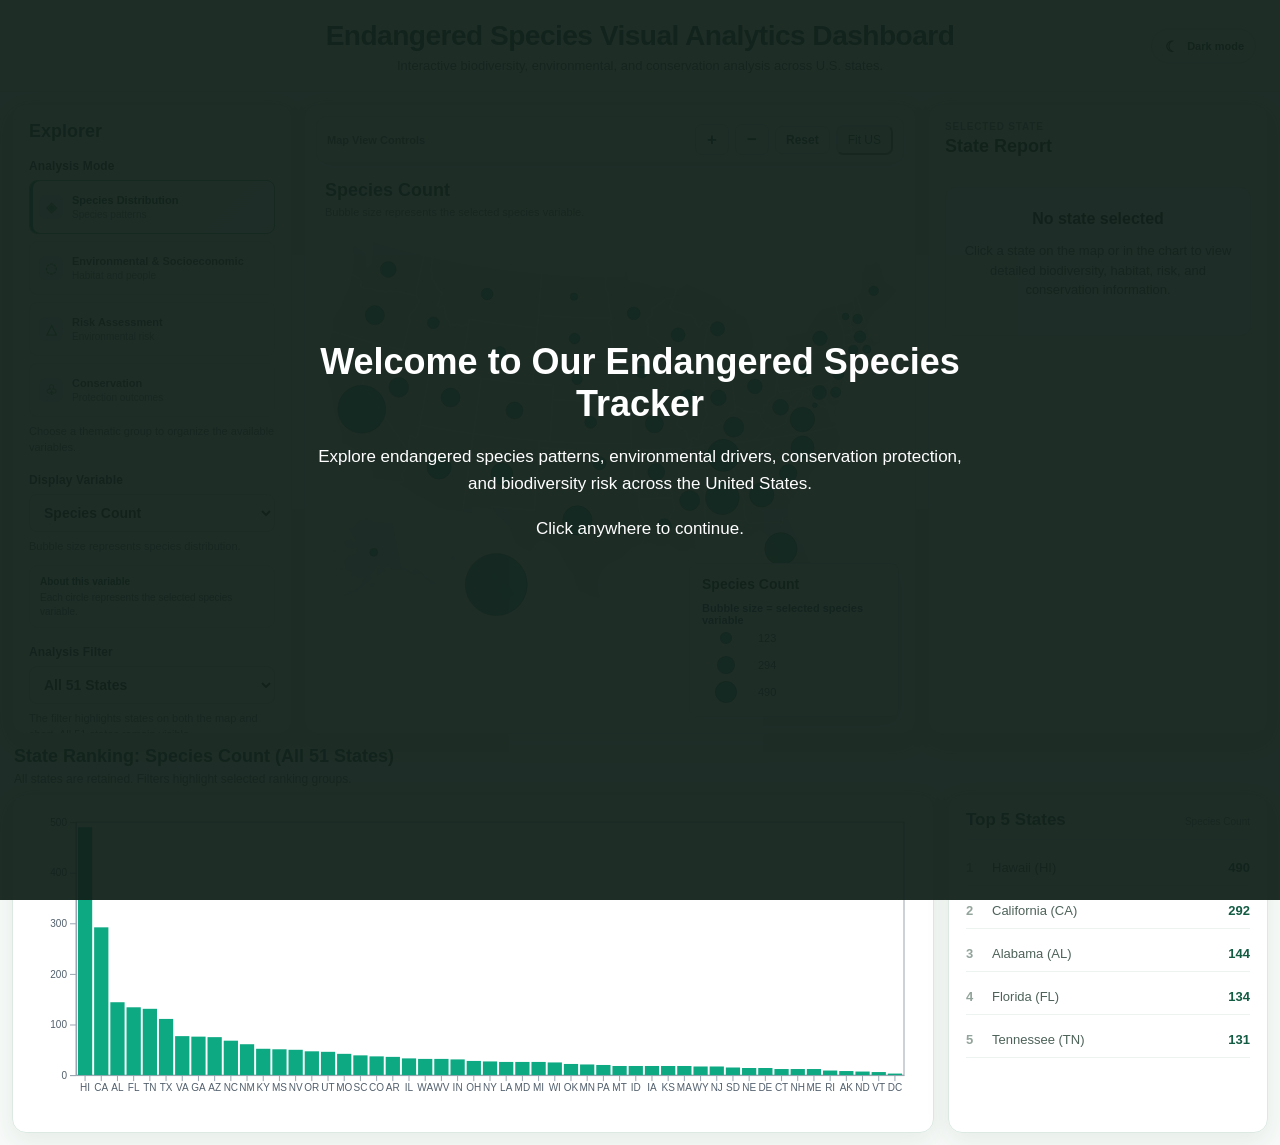
==== commit 1eaa36c0: "Update dashboard UI and data pipeline" ====
--- a/index.html
+++ b/index.html
@@ -5,7 +5,7 @@
         <meta name="viewport" content="width=device-width">
         <title>Endangered Species in U.S.</title>
 
-        <!-- 外部样式 -->
+        <!-- External styles -->
         <link rel="stylesheet" href="lib/leaflet.css">
         <link rel="stylesheet" href="css/style.css">
 
@@ -34,13 +34,48 @@
                 across U.S. states.
             </p>
         </div>
+        <button id="themeToggle" class="theme-toggle" type="button" aria-pressed="false">
+            <span class="theme-toggle-icon" aria-hidden="true">☾</span>
+            <span class="theme-toggle-label">Dark mode</span>
+        </button>
     </header>
 
     <main class="dashboard-layout">
 
-        <!-- 第一行左侧 -->
+        <!-- Explorer -->
         <aside class="explorer-panel">
             <h2>Explorer</h2>
+
+            <section class="control-group">
+                <label for="analysisMode">Analysis Mode</label>
+                <div id="analysisModes" class="mode-list" role="list">
+                    <button class="mode-option is-active" type="button" data-analysis-mode="species">
+                        <span class="mode-icon">◈</span>
+                        <span><strong>Species Distribution</strong><small>Species patterns</small></span>
+                    </button>
+                    <button class="mode-option" type="button" data-analysis-mode="environment">
+                        <span class="mode-icon">◌</span>
+                        <span><strong>Environmental &amp; Socioeconomic</strong><small>Habitat and people</small></span>
+                    </button>
+                    <button class="mode-option" type="button" data-analysis-mode="risk">
+                        <span class="mode-icon">△</span>
+                        <span><strong>Risk Assessment</strong><small>Environmental risk</small></span>
+                    </button>
+                    <button class="mode-option" type="button" data-analysis-mode="conservation">
+                        <span class="mode-icon">♧</span>
+                        <span><strong>Conservation</strong><small>Protection outcomes</small></span>
+                    </button>
+                </div>
+                <select id="analysisMode" class="mode-select-input" aria-hidden="true" tabindex="-1">
+                    <option value="species">Species Distribution</option>
+                    <option value="environment">Environmental &amp; Socioeconomic</option>
+                    <option value="risk">Risk Assessment</option>
+                    <option value="conservation">Conservation</option>
+                </select>
+                <p class="control-help">
+                    Choose a thematic group to organize the available variables.
+                </p>
+            </section>
 
             <section class="control-group">
                 <label for="variable-control">Display Variable</label>
@@ -49,8 +84,15 @@
                         id="dropdownTooltip"
                         class="tooltip"
                     >
-                        Select a variable to update the map and chart.
-                    </div>
+                        Select a variable within the active analysis mode.
+                    </div>
+                </div>
+                <p id="variableHelp" class="control-help">
+                    Bubble size represents species distribution.
+                </p>
+                <div class="variable-info">
+                    <span class="variable-info-label">About this variable</span>
+                    <span id="variableInfoText">Each circle represents the selected species variable.</span>
                 </div>
             </section>
 
@@ -77,27 +119,26 @@
             </section>
         </aside>
 
-        <!-- 第一行中间 -->
+        <!-- Main map -->
         <section class="map-workspace">
             <div class="map-toolbar">
-                <button id="resetMap">Reset Map</button>
-                <div id="resetTooltip" class="tooltip">
-                    Reset the map to its original view.
-                </div>
+                <span class="toolbar-label">Map View Controls</span>
+                <button id="zoomIn" type="button" aria-label="Zoom in">+</button>
+                <button id="zoomOut" type="button" aria-label="Zoom out">−</button>
+                <button id="resetMap" type="button">Reset</button>
+                <button id="fitUs" type="button">Fit US</button>
             </div>
 
             <div class="map-container">
+                <div class="map-heading">
+                    <h2 id="mapHeading">Species Count</h2>
+                    <p id="mapSubheading">Bubble size represents the selected species variable.</p>
+                </div>
                 <div id="map"></div>
 
-                <!-- 东北部放大图 -->
-                <div id="northeast-inset">
-                    <div class="inset-title">Northeast Detail</div>
-                    <div id="northeast-map"></div>
-                </div>
-
-                <!-- 图例以后可以动态更新 -->
+                <!-- Legend is updated dynamically -->
                 <div id="map-legend">
-                    <div class="legend-title">Grand Total</div>
+                    <div class="legend-title">Species Count</div>
                     <div class="legend-note">
                         Circle size represents the selected variable.
                     </div>
@@ -105,8 +146,9 @@
             </div>
         </section>
 
-        <!-- 第一行右侧 -->
+        <!-- State report -->
         <aside id="right-panel" class="state-workspace">
+            <div class="panel-kicker">Selected State</div>
             <h2>State Report</h2>
 
             <div class="empty-state">
@@ -115,23 +157,33 @@
                     Click a state on the map or in the chart to view detailed
                     biodiversity, habitat, risk, and conservation information.
                 </p>
-            </div>
-        </aside>
-
-        <!-- 第二行：完整51州图表 -->
+                    </div>
+                </aside>
+
+        <!-- Full ranking chart -->
         <section class="ranking-workspace">
             <div class="ranking-header">
                 <div>
                     <h2 id="rankingHeading">
-                        State Ranking: Grand Total
+                        State Ranking: Species Count
                     </h2>
                     <p>
                         All states are retained. Filters highlight selected ranking groups.
                     </p>
                 </div>
             </div>
-
-            <div class="chart-container"></div>
+            <div class="ranking-layout">
+                <div class="ranking-chart-card">
+                    <div class="chart-container"></div>
+                </div>
+                <aside class="top-states-card">
+                    <div class="top-states-heading">
+                        <h3>Top 5 States</h3>
+                        <span id="topStatesVariable">Species Count</span>
+                    </div>
+                    <ol id="topStatesList" class="top-states-list"></ol>
+                </aside>
+            </div>
         </section>
 
         <div id="tooltip"></div>
@@ -149,4 +201,4 @@
     <script src="js/map.js"></script>
     <script src="js/main.js"></script>
 </body>
-</html>+</html>
--- a/css/style.css
+++ b/css/style.css
@@ -105,6 +105,10 @@
     grid-area: explorer;
     padding: 16px;
     overflow-y: auto;
+    background: #ffffff;
+    border: 1px solid #d9e2ec;
+    border-radius: 12px;
+    box-shadow: 0 4px 14px rgba(20, 40, 30, 0.06);
 }
 
 .map-workspace {
@@ -117,6 +121,10 @@
     grid-area: report;
     padding: 16px;
     overflow-y: auto;
+    background: #ffffff;
+    border: 1px solid #d9e2ec;
+    border-radius: 12px;
+    box-shadow: 0 4px 14px rgba(20, 40, 30, 0.06);
 }
 
 .ranking-workspace {
@@ -224,15 +232,34 @@
     top: 12px;
     left: 12px;
     z-index: 30;
-}
-
-#resetMap {
+    display: flex;
+    gap: 6px;
+}
+
+#resetMap,
+#zoomIn,
+#zoomOut {
     position: static;
-    padding: 7px 12px;
+    min-width: 32px;
+    padding: 7px 10px;
     border: 1px solid #bcccdc;
     border-radius: 7px;
     background: white;
+    color: #174936;
+    font-weight: 700;
     cursor: pointer;
+}
+
+#zoomIn,
+#zoomOut {
+    font-size: 18px;
+    line-height: 1;
+}
+
+#resetMap:hover,
+#zoomIn:hover,
+#zoomOut:hover {
+    background: #edf7f2;
 }
 
 .countries {
@@ -252,6 +279,7 @@
 }
 
 .regions {
+    fill: #e5ebe7;
     stroke: #ffffff;
     stroke-width: 0.9px;
 }
@@ -260,6 +288,18 @@
     transition:
         opacity 0.25s ease,
         stroke-width 0.25s ease;
+    stroke: rgba(18, 103, 78, 0.42);
+    stroke-width: 1px;
+    cursor: pointer;
+}
+
+.regions {
+    transition: opacity 0.2s ease, stroke-width 0.2s ease;
+}
+
+.is-highlighted {
+    stroke: #102f24 !important;
+    stroke-width: 2px !important;
 }
 
 /* Map legend */
@@ -268,7 +308,7 @@
     right: 14px;
     bottom: 14px;
     z-index: 25;
-    width: 190px;
+    width: 224px;
     padding: 12px;
     background: rgba(255, 255, 255, 0.94);
     border: 1px solid #cad5df;
@@ -277,62 +317,102 @@
 }
 
 .legend-title {
+    color: #174936;
     font-size: 14px;
     font-weight: 700;
 }
 
-.legend-note {
-    margin-top: 5px;
+.legend-section-title {
+    margin-top: 10px;
+    color: #334e68;
+    font-size: 11px;
+    font-weight: 700;
+}
+
+.legend-size-title {
+    margin-top: 6px;
+    margin-bottom: 6px;
+}
+
+.legend-size-scale {
+    display: grid;
+    gap: 3px;
+}
+
+.legend-size-item {
+    display: flex;
+    align-items: center;
+    gap: 8px;
+    min-height: 22px;
+    color: #52606d;
+    font-size: 11px;
+}
+
+.legend-size-swatch {
+    display: flex;
+    align-items: center;
+    justify-content: center;
+    width: 48px;
+    height: 24px;
+}
+
+.legend-size-circle {
+    display: block;
+    flex: 0 0 auto;
+    max-width: 24px;
+    max-height: 24px;
+    background-color: #0da982;
+    border: 1px solid rgba(23, 73, 54, 0.45);
+    border-radius: 50%;
+    opacity: 0.78;
+}
+
+.legend-color-scale {
+    display: grid;
+    gap: 4px;
+    margin-top: 6px;
+}
+
+.legend-color-gradient {
+    height: 12px;
+    border: 1px solid rgba(23, 73, 54, 0.35);
+    border-radius: 3px;
+}
+
+.legend-color-labels {
+    display: flex;
+    justify-content: space-between;
+    color: #52606d;
+    font-size: 11px;
+}
+
+.legend-method {
+    margin-top: 4px;
     color: #68737d;
-    font-size: 11px;
-    line-height: 1.4;
-}
-
-/* =========================
-   Northeast inset
-========================= */
-
-#northeast-inset {
-    position: absolute;
-    right: 14px;
-    top: 14px;
-    z-index: 24;
-    width: 190px;
-    height: 150px;
-    padding: 8px;
-    background: rgba(255, 255, 255, 0.96);
-    border: 1px solid #bcccdc;
-    border-radius: 8px;
-    box-shadow: 0 4px 14px rgba(20, 40, 30, 0.12);
-}
-
-.inset-title {
-    margin-bottom: 4px;
-    font-size: 12px;
-    font-weight: 700;
-}
-
-#northeast-map {
-    width: 100%;
-    height: calc(100% - 20px);
-}
-
-#northeast-map svg {
-    width: 100%;
-    height: 100%;
-}
-
-.inset-region {
-    fill: #d3d3d3;
-    stroke: #ffffff;
-    stroke-width: 1.1px;
-}
-
-.inset-symbol {
-    fill: #008866;
-    fill-opacity: 0.72;
-    stroke: #ffffff;
-    stroke-width: 0.8px;
+    font-size: 10px;
+    font-style: italic;
+}
+
+.legend-color-classes {
+    display: grid;
+    gap: 4px;
+    margin-top: 6px;
+}
+
+.legend-color-class {
+    display: flex;
+    align-items: center;
+    gap: 7px;
+    color: #52606d;
+    font-size: 10px;
+}
+
+.legend-color-class-swatch {
+    display: inline-block;
+    width: 18px;
+    height: 12px;
+    border: 1px solid rgba(23, 73, 54, 0.2);
+    border-radius: 2px;
 }
 
 /* =========================
@@ -340,11 +420,170 @@
 ========================= */
 
 #right-panel {
-    position: static;
-    width: auto;
-    height: auto;
+    display: flex;
+    flex-direction: column;
+}
+
+#right-panel h2,
+#right-panel h3 {
     margin: 0;
-    box-shadow: none;
+    color: #174936;
+}
+
+.report-state-name {
+    margin: 6px 0 14px;
+    color: #174936;
+    font-size: 19px;
+    font-weight: 700;
+}
+
+.report-overview {
+    display: grid;
+    grid-template-columns: repeat(2, minmax(0, 1fr));
+    gap: 8px;
+    margin-bottom: 14px;
+}
+
+.report-section,
+.key-findings {
+    margin-top: 12px;
+    padding-top: 12px;
+    border-top: 1px solid #e4ebf1;
+}
+
+.report-section h4,
+.key-findings h4 {
+    margin: 0 0 8px;
+    color: #174936;
+    font-size: 13px;
+}
+
+.report-grid {
+    display: grid;
+    grid-template-columns: repeat(2, minmax(0, 1fr));
+    gap: 8px;
+}
+
+.report-metric {
+    min-width: 0;
+    padding: 9px;
+    background: #f7faf8;
+    border: 1px solid #e1ece6;
+    border-radius: 7px;
+}
+
+.report-metric-label,
+.report-metric small {
+    display: block;
+    color: #68737d;
+    font-size: 10px;
+    line-height: 1.25;
+}
+
+.report-metric strong {
+    display: block;
+    overflow: hidden;
+    margin-top: 3px;
+    color: #173f2f;
+    font-size: 13px;
+    text-overflow: ellipsis;
+    white-space: nowrap;
+}
+
+.conservation-card,
+.indicator-card {
+    min-width: 0;
+    padding: 10px;
+    background: #f7faf8;
+    border: 1px solid #e1ece6;
+    border-radius: 7px;
+}
+
+.conservation-value,
+.indicator-value {
+    display: block;
+    margin-top: 3px;
+    color: #173f2f;
+    font-size: 15px;
+    line-height: 1.2;
+}
+
+.conservation-card small,
+.indicator-card small {
+    display: block;
+    margin-top: 5px;
+    color: #68737d;
+    font-size: 10px;
+    line-height: 1.25;
+}
+
+.conservation-progress {
+    height: 7px;
+    margin-top: 9px;
+    overflow: hidden;
+    background: #dce9e2;
+    border-radius: 999px;
+}
+
+.conservation-progress-fill {
+    height: 100%;
+    min-width: 2px;
+    background: linear-gradient(90deg, #0b8f6a, #44bb8c);
+    border-radius: inherit;
+    transition: width 0.35s ease;
+}
+
+.key-findings ul {
+    margin: 0;
+    padding-left: 18px;
+    color: #52606d;
+    font-size: 12px;
+    line-height: 1.45;
+}
+
+#right-panel h3 {
+    padding-bottom: 12px;
+    border-bottom: 1px solid #e4ebf1;
+    font-size: 18px;
+}
+
+.group-container {
+    padding-top: 12px;
+}
+
+.group-header {
+    margin: 0;
+    padding: 8px 12px;
+    color: #174936;
+    background: linear-gradient(145deg, #f5f8f6, #d9f0e8);
+    border: 1px solid #c7e3d8;
+    border-radius: 8px;
+    font-size: 13px;
+    font-weight: 700;
+    transition: background-color 0.2s ease;
+}
+
+.group-header:hover {
+    background: #cdeadd;
+}
+
+.species-list {
+    margin: 8px 0 0;
+    padding: 0 0 0 22px;
+    color: #52606d;
+    font-size: 12px;
+}
+
+.species-list li {
+    padding: 3px 4px;
+    border-radius: 4px;
+    line-height: 1.3;
+    transition: background-color 0.2s ease;
+}
+
+.species-list li:hover {
+    background: #edf7f2;
+    cursor: pointer;
 }
 
 .empty-state {
@@ -442,17 +681,22 @@
 }
 
 .infolabel {
-    min-width: 110px;
+    display: grid;
+    gap: 2px;
+    min-width: 145px;
     padding: 7px 10px;
     background: #111111;
     color: white;
     border-radius: 5px;
-}
-
-.infolabel h1 {
-    display: inline-block;
-    margin: 0 10px 0 0;
-    font-size: 18px;
+    pointer-events: none;
+}
+
+.infolabel strong {
+    font-size: 13px;
+}
+
+.infolabel span {
+    font-size: 12px;
 }
 
 #tooltip {
@@ -481,11 +725,7 @@
 
 @media (max-width: 1180px) {
     .dashboard-layout {
-        grid-template-columns: 230px minmax(520px, 1fr) 270px;
-    }
-
-    #northeast-inset {
-        width: 215px;
+        grid-template-columns: 230px minmax(0, 1fr) 270px;
     }
 }
 
@@ -497,10 +737,6 @@
             "explorer map"
             "report report"
             "ranking ranking";
-    }
-
-    #northeast-inset {
-        display: none;
     }
 }
 
@@ -533,3 +769,739 @@
         height: clamp(240px, 70vw, 320px);
     }
 }
+
+/* =========================
+   Reference-inspired dashboard layer
+========================= */
+
+:root {
+    --eco-deep: #135b43;
+    --eco: #1f9d72;
+    --eco-soft: #eaf6f0;
+    --ink: #1c2b27;
+    --muted: #687a75;
+    --line: #dbe9e2;
+    --card-shadow: 0 8px 24px rgba(20, 72, 54, 0.08);
+}
+
+body {
+    background: #f7faf8;
+    color: var(--ink);
+}
+
+.app-header {
+    min-height: 92px;
+    padding: 18px 24px 16px;
+    text-align: center;
+    background: #ffffff;
+    border-bottom: 1px solid var(--line);
+}
+
+.app-header h1 {
+    color: var(--eco-deep);
+    font-size: clamp(24px, 2.2vw, 32px);
+    letter-spacing: -0.02em;
+}
+
+.app-header p {
+    margin-top: 6px;
+    color: #52635e;
+    font-size: 13px;
+}
+
+.dashboard-layout {
+    grid-template-columns: 280px minmax(0, 1fr) 340px;
+    grid-template-rows: clamp(620px, 70vh, 760px) auto;
+    grid-template-areas:
+        "explorer map report"
+        "ranking ranking ranking";
+    width: 100%;
+    max-width: none;
+    margin: 0;
+    padding: 12px;
+    gap: 12px;
+}
+
+.explorer-panel,
+.state-workspace,
+.map-container,
+.ranking-chart-card,
+.top-states-card {
+    background: rgba(255, 255, 255, 0.98);
+    border: 1px solid var(--line);
+    border-radius: 14px;
+    box-shadow: var(--card-shadow);
+}
+
+.explorer-panel,
+.state-workspace {
+    padding: 16px;
+}
+
+.explorer-panel h2 {
+    margin: 0;
+    color: var(--eco-deep);
+    font-size: 18px;
+}
+
+.control-group {
+    margin-top: 17px;
+}
+
+.control-group > label,
+.control-group > label:first-child {
+    color: #314c42;
+    font-size: 12px;
+    letter-spacing: 0.01em;
+    text-transform: none;
+}
+
+.mode-select-input {
+    position: absolute;
+    width: 1px;
+    height: 1px;
+    overflow: hidden;
+    clip: rect(0 0 0 0);
+    white-space: nowrap;
+    clip-path: inset(50%);
+}
+
+.mode-list {
+    display: grid;
+    gap: 7px;
+}
+
+.mode-option {
+    display: flex;
+    align-items: center;
+    gap: 9px;
+    width: 100%;
+    min-height: 54px;
+    padding: 8px 9px;
+    color: #486259;
+    background: #fbfdfc;
+    border: 1px solid #e0ebe5;
+    border-radius: 8px;
+    text-align: left;
+    cursor: pointer;
+    transition: border-color 0.2s ease, background 0.2s ease, transform 0.2s ease;
+}
+
+.mode-option:hover {
+    border-color: #9bd2bc;
+    background: #f2fbf6;
+    transform: translateY(-1px);
+}
+
+.mode-option.is-active {
+    color: var(--eco-deep);
+    background: linear-gradient(135deg, #e9f8ef, #f8fcfa);
+    border-color: #4fb98e;
+    box-shadow: inset 3px 0 0 var(--eco);
+}
+
+.mode-icon {
+    display: inline-grid;
+    place-items: center;
+    width: 24px;
+    height: 24px;
+    flex: 0 0 24px;
+    color: #52a984;
+    background: #e5f4ec;
+    border-radius: 6px;
+    font-size: 14px;
+    font-weight: 700;
+}
+
+.mode-option > span:last-child {
+    display: grid;
+    gap: 2px;
+    min-width: 0;
+}
+
+.mode-option strong {
+    overflow: hidden;
+    font-size: 11px;
+    line-height: 1.2;
+    text-overflow: ellipsis;
+}
+
+.mode-option small {
+    color: #7b8c86;
+    font-size: 10px;
+}
+
+.dropdown,
+.control-select {
+    padding: 9px 10px;
+    color: #23483a;
+    background: #ffffff;
+    border-color: #c5d9cf;
+    border-radius: 8px;
+}
+
+.control-help {
+    margin-top: 7px;
+    color: var(--muted);
+    font-size: 11px;
+    line-height: 1.45;
+}
+
+.variable-info {
+    display: grid;
+    gap: 3px;
+    margin-top: 10px;
+    padding: 9px 10px;
+    color: #5f756c;
+    background: #f4faf6;
+    border: 1px solid #e0eee6;
+    border-radius: 8px;
+    font-size: 10px;
+    line-height: 1.35;
+}
+
+.variable-info-label {
+    color: var(--eco-deep);
+    font-weight: 700;
+}
+
+.map-workspace {
+    min-width: 0;
+    overflow: visible;
+}
+
+.map-container {
+    height: 100%;
+    overflow: hidden;
+}
+
+.map-toolbar {
+    top: 12px;
+    left: 12px;
+    right: 12px;
+    align-items: center;
+    min-height: 45px;
+    padding: 7px 10px;
+    background: rgba(255, 255, 255, 0.96);
+    border: 1px solid var(--line);
+    border-radius: 10px;
+    box-shadow: 0 4px 14px rgba(20, 72, 54, 0.07);
+}
+
+.toolbar-label {
+    margin-right: auto;
+    color: #61756d;
+    font-size: 11px;
+    font-weight: 700;
+}
+
+#resetMap,
+#zoomIn,
+#zoomOut,
+#fitUs {
+    min-width: 34px;
+    padding: 6px 10px;
+    color: var(--eco-deep);
+    border-color: #d1e2d9;
+    border-radius: 7px;
+    font-size: 12px;
+}
+
+#zoomIn,
+#zoomOut {
+    font-size: 17px;
+}
+
+#fitUs {
+    min-width: 54px;
+}
+
+.map-heading {
+    position: absolute;
+    top: 75px;
+    left: 20px;
+    z-index: 22;
+    pointer-events: none;
+}
+
+.map-heading h2 {
+    margin: 0;
+    color: var(--eco-deep);
+    font-size: 18px;
+}
+
+.map-heading p {
+    margin: 5px 0 0;
+    color: #70837b;
+    font-size: 11px;
+}
+
+#map-legend {
+    right: 16px;
+    bottom: 16px;
+    width: 210px;
+    border-color: #d5e5dc;
+    box-shadow: 0 6px 18px rgba(20, 72, 54, 0.1);
+}
+
+.state-workspace {
+    overflow-y: auto;
+}
+
+.panel-kicker {
+    margin-bottom: 4px;
+    color: #7a8d85;
+    font-size: 10px;
+    font-weight: 700;
+    letter-spacing: 0.08em;
+    text-transform: uppercase;
+}
+
+#right-panel h2 {
+    font-size: 18px;
+}
+
+.empty-state {
+    margin-top: 30px;
+    padding: 22px 10px;
+    background: #f7fbf8;
+    border: 1px solid #e4eee8;
+    border-radius: 10px;
+}
+
+.ranking-workspace {
+    min-width: 0;
+}
+
+.ranking-header {
+    margin: 0 0 8px;
+    padding: 0 2px;
+}
+
+.ranking-header h2 {
+    margin: 0;
+    color: var(--eco-deep);
+    font-size: 18px;
+}
+
+.ranking-layout {
+    display: grid;
+    grid-template-columns: minmax(0, 1fr) 320px;
+    gap: 14px;
+}
+
+.ranking-chart-card,
+.top-states-card {
+    min-width: 0;
+    padding: 15px 17px;
+}
+
+.chart-container {
+    height: clamp(260px, 24vw, 350px);
+}
+
+.top-states-card {
+    display: flex;
+    flex-direction: column;
+}
+
+.top-states-heading {
+    display: flex;
+    align-items: baseline;
+    justify-content: space-between;
+    gap: 8px;
+    padding-bottom: 9px;
+    border-bottom: 1px solid #e6efe9;
+}
+
+.top-states-heading h3 {
+    margin: 0;
+    color: var(--eco-deep);
+    font-size: 17px;
+}
+
+.top-states-heading span {
+    overflow: hidden;
+    color: #7a8d85;
+    font-size: 10px;
+    text-overflow: ellipsis;
+    white-space: nowrap;
+}
+
+.top-states-list {
+    display: grid;
+    gap: 7px;
+    margin: 10px 0;
+    padding: 0;
+    list-style: none;
+}
+
+.top-states-list li {
+    display: grid;
+    grid-template-columns: 20px minmax(0, 1fr) auto;
+    align-items: center;
+    gap: 6px;
+    padding: 10px 0;
+    border-bottom: 1px solid #edf3ef;
+    color: #4d6259;
+    font-size: 13px;
+}
+
+.top-state-rank {
+    color: #93a49c;
+    font-weight: 700;
+}
+
+.top-state-name {
+    overflow: hidden;
+    text-overflow: ellipsis;
+    white-space: nowrap;
+}
+
+.top-state-value {
+    color: var(--eco-deep);
+    font-size: 13px;
+}
+
+@media (max-width: 1180px) {
+    .dashboard-layout {
+        grid-template-columns: 260px minmax(0, 1fr) 310px;
+    }
+
+    .mode-option strong {
+        font-size: 10px;
+    }
+}
+
+@media (max-width: 900px) {
+    .dashboard-layout {
+        grid-template-columns: 220px minmax(0, 1fr);
+        grid-template-rows: minmax(560px, 66vh) auto auto;
+        grid-template-areas:
+            "explorer map"
+            "report report"
+            "ranking ranking";
+    }
+
+    .ranking-layout {
+        grid-template-columns: minmax(0, 1fr) 280px;
+    }
+}
+
+@media (max-width: 640px) {
+    .dashboard-layout {
+        grid-template-columns: minmax(0, 1fr);
+        grid-template-rows: auto minmax(420px, 60vh) auto auto;
+        grid-template-areas:
+            "explorer"
+            "map"
+            "report"
+            "ranking";
+    }
+
+    .map-toolbar {
+        right: 10px;
+    }
+
+    .toolbar-label {
+        display: none;
+    }
+
+    .map-heading {
+        top: 68px;
+    }
+
+    .ranking-layout {
+        grid-template-columns: minmax(0, 1fr);
+    }
+}
+
+/* =========================
+   Light / dark theme toggle
+========================= */
+
+.app-header {
+    position: relative;
+    display: flex;
+    align-items: center;
+    justify-content: center;
+}
+
+.theme-toggle {
+    position: absolute;
+    top: 50%;
+    right: 24px;
+    display: inline-flex;
+    align-items: center;
+    gap: 7px;
+    padding: 8px 11px;
+    color: #245342;
+    background: #f4faf6;
+    border: 1px solid #cfe3d8;
+    border-radius: 999px;
+    font-size: 11px;
+    font-weight: 700;
+    cursor: pointer;
+    transform: translateY(-50%);
+    transition: background 0.2s ease, border-color 0.2s ease, color 0.2s ease;
+}
+
+.theme-toggle:hover {
+    background: #e2f4e9;
+    border-color: #9bcdb0;
+}
+
+.theme-toggle-icon {
+    display: inline-grid;
+    place-items: center;
+    width: 17px;
+    height: 17px;
+    font-size: 15px;
+}
+
+body.dark-mode {
+    --eco-deep: #9de1bd;
+    --eco: #4ac391;
+    --eco-soft: #213b30;
+    --ink: #e8f3ee;
+    --muted: #a5bbb1;
+    --line: #315244;
+    --card-shadow: 0 10px 26px rgba(0, 0, 0, 0.24);
+    background: #101916;
+    color: var(--ink);
+}
+
+body.dark-mode .app-header {
+    background: #14231d;
+    border-bottom-color: #29483b;
+}
+
+body.dark-mode .app-header h1 {
+    color: #a9e7c6;
+}
+
+body.dark-mode .app-header p,
+body.dark-mode .control-help,
+body.dark-mode .ranking-header p,
+body.dark-mode .map-heading p,
+body.dark-mode .control-group > label,
+body.dark-mode .legend-method,
+body.dark-mode .empty-state strong,
+body.dark-mode .empty-state p,
+body.dark-mode #stateSearch::placeholder {
+    color: #a6bbb1;
+}
+
+body.dark-mode .theme-toggle {
+    color: #e7f8ef;
+    background: #20382d;
+    border-color: #4b725e;
+}
+
+body.dark-mode .theme-toggle:hover {
+    background: #2b4a3a;
+    border-color: #6aa783;
+}
+
+body.dark-mode .explorer-panel,
+body.dark-mode .state-workspace,
+body.dark-mode .map-container,
+body.dark-mode .ranking-chart-card,
+body.dark-mode .top-states-card {
+    background: #17251f;
+    border-color: #315244;
+}
+
+body.dark-mode .mode-option {
+    color: #b2c8bc;
+    background: #1b2d25;
+    border-color: #315244;
+}
+
+body.dark-mode .mode-option:hover {
+    background: #233b2f;
+    border-color: #5f9e7c;
+}
+
+body.dark-mode .mode-option.is-active {
+    color: #d7f5e4;
+    background: linear-gradient(135deg, #234936, #1b3027);
+    border-color: #58bd8c;
+}
+
+body.dark-mode .mode-icon {
+    color: #a2e2bd;
+    background: #2b5842;
+}
+
+body.dark-mode .mode-option small,
+body.dark-mode .variable-info,
+body.dark-mode .top-states-heading span {
+    color: #9db5a9;
+}
+
+body.dark-mode .dropdown,
+body.dark-mode .control-select,
+body.dark-mode #stateSearch {
+    color: #e2f0e9;
+    background: #1b2d25;
+    border-color: #4b6d5b;
+}
+
+body.dark-mode .variable-info,
+body.dark-mode .empty-state,
+body.dark-mode .report-metric,
+body.dark-mode .conservation-card,
+body.dark-mode .indicator-card {
+    color: #b2c8bc;
+    background: #1c3027;
+    border-color: #315244;
+}
+
+body.dark-mode .variable-info-label,
+body.dark-mode .report-metric strong,
+body.dark-mode .conservation-value,
+body.dark-mode .indicator-value,
+body.dark-mode .report-state-name,
+body.dark-mode .report-section h4,
+body.dark-mode .key-findings h4,
+body.dark-mode .top-state-value {
+    color: #a6e3c1;
+}
+
+body.dark-mode .report-section,
+body.dark-mode .key-findings {
+    border-top-color: #2c493b;
+}
+
+body.dark-mode #right-panel .report-metric-label,
+body.dark-mode #right-panel .report-metric small,
+body.dark-mode #right-panel .conservation-card small,
+body.dark-mode #right-panel .indicator-card small,
+body.dark-mode #right-panel .key-findings li,
+body.dark-mode #right-panel .key-findings ul {
+    color: #c2d8cc !important;
+}
+
+body.dark-mode .conservation-progress {
+    background: #294638;
+}
+
+body.dark-mode .map-toolbar {
+    background: rgba(24, 39, 32, 0.96);
+    border-color: #315244;
+}
+
+body.dark-mode .toolbar-label,
+body.dark-mode .panel-kicker,
+body.dark-mode .report-metric-label,
+body.dark-mode .conservation-card small,
+body.dark-mode .indicator-card small {
+    color: #9db5a9;
+}
+
+body.dark-mode #resetMap,
+body.dark-mode #zoomIn,
+body.dark-mode #zoomOut,
+body.dark-mode #fitUs {
+    color: #d9f4e5;
+    background: #244234;
+    border-color: #4a705b;
+}
+
+body.dark-mode #resetMap:hover,
+body.dark-mode #zoomIn:hover,
+body.dark-mode #zoomOut:hover,
+body.dark-mode #fitUs:hover {
+    background: #315641;
+}
+
+body.dark-mode .regions {
+    fill: #2b4338;
+    stroke: #78988a;
+}
+
+body.dark-mode .symbol {
+    stroke: rgba(214, 249, 229, 0.58);
+}
+
+body.dark-mode .is-highlighted {
+    stroke: #f4fff8 !important;
+}
+
+body.dark-mode #map-legend {
+    background: rgba(24, 39, 32, 0.96);
+    border-color: #426653;
+}
+
+body.dark-mode #map-legend .legend-title,
+body.dark-mode #map-legend .legend-section-title {
+    color: #b9efd0 !important;
+}
+
+body.dark-mode #map-legend .legend-note,
+body.dark-mode #map-legend .legend-method,
+body.dark-mode #map-legend .legend-color-labels,
+body.dark-mode #map-legend .legend-color-class,
+body.dark-mode #map-legend .legend-size-item {
+    color: #c2d8cc !important;
+}
+
+body.dark-mode .legend-title,
+body.dark-mode .legend-section-title,
+body.dark-mode .map-heading h2,
+body.dark-mode .ranking-header h2,
+body.dark-mode .top-states-heading h3,
+body.dark-mode #right-panel h2 {
+    color: #a6e3c1;
+}
+
+body.dark-mode .legend-color-labels,
+body.dark-mode .legend-color-class,
+body.dark-mode .top-states-list,
+body.dark-mode .empty-state,
+body.dark-mode .empty-state p {
+    color: #b2c8bc;
+}
+
+body.dark-mode .legend-note,
+body.dark-mode .legend-method,
+body.dark-mode .legend-color-labels,
+body.dark-mode .legend-color-class,
+body.dark-mode .top-state-rank {
+    color: #a9c0b4;
+}
+
+body.dark-mode .top-states-list li,
+body.dark-mode .top-states-heading {
+    border-color: #2c493b;
+}
+
+body.dark-mode .top-states-list li {
+    color: #c7dbd0;
+}
+
+body.dark-mode .chartFrame {
+    stroke: #527361;
+}
+
+body.dark-mode .axis path,
+body.dark-mode .axis line {
+    stroke: #527361;
+}
+
+body.dark-mode .axis text {
+    fill: #b2c8bc;
+}
+
+@media (max-width: 640px) {
+    .theme-toggle {
+        top: 12px;
+        right: 12px;
+        transform: none;
+    }
+
+    .app-header {
+        padding-top: 54px;
+    }
+}
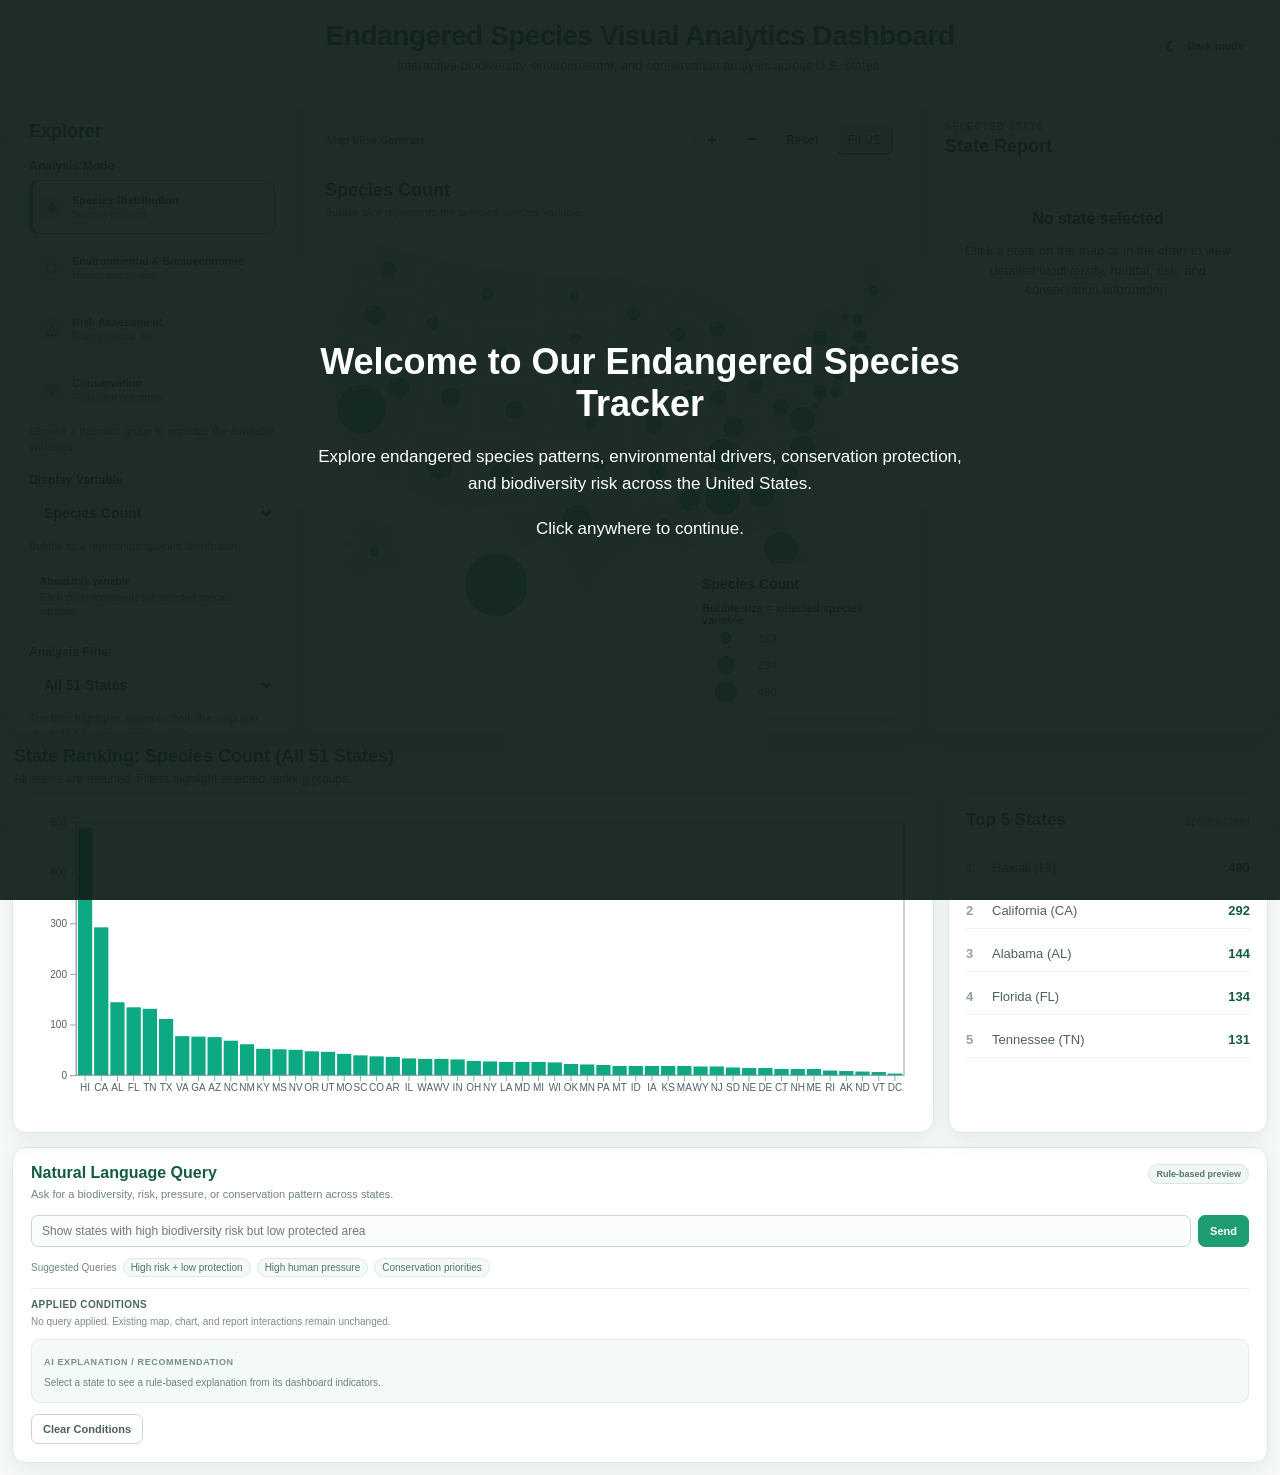
==== commit 890cc9eb: "1111" ====
--- a/index.html
+++ b/index.html
@@ -148,17 +148,19 @@
 
         <!-- State report -->
         <aside id="right-panel" class="state-workspace">
-            <div class="panel-kicker">Selected State</div>
-            <h2>State Report</h2>
-
-            <div class="empty-state">
-                <strong>No state selected</strong>
-                <p>
-                    Click a state on the map or in the chart to view detailed
-                    biodiversity, habitat, risk, and conservation information.
-                </p>
-                    </div>
-                </aside>
+            <div id="state-report-content">
+                <div class="panel-kicker">Selected State</div>
+                <h2>State Report</h2>
+
+                <div class="empty-state">
+                    <strong>No state selected</strong>
+                    <p>
+                        Click a state on the map or in the chart to view detailed
+                        biodiversity, habitat, risk, and conservation information.
+                    </p>
+                </div>
+            </div>
+        </aside>
 
         <!-- Full ranking chart -->
         <section class="ranking-workspace">
@@ -184,6 +186,53 @@
                     <ol id="topStatesList" class="top-states-list"></ol>
                 </aside>
             </div>
+
+            <!-- Independent analysis workspace for natural-language, rule-based
+                 queries. It reuses the map/chart/report linked-view state. -->
+            <section id="ai-analysis-workspace" class="ai-analysis-workspace" aria-labelledby="ai-assistant-title">
+                <div class="ai-analysis-header">
+                    <div>
+                        <h2 id="ai-assistant-title">Natural Language Query</h2>
+                        <p>Ask for a biodiversity, risk, pressure, or conservation pattern across states.</p>
+                    </div>
+                    <span class="ai-query-badge">Rule-based preview</span>
+                </div>
+                <div class="ai-assistant-content">
+                    <form id="ai-query-form" class="ai-query-form">
+                        <label class="sr-only" for="ai-query-input">Natural language query</label>
+                        <input
+                            id="ai-query-input"
+                            type="search"
+                            autocomplete="off"
+                            placeholder="Show states with high biodiversity risk but low protected area"
+                        >
+                        <button id="ai-query-submit" type="submit">Send</button>
+                    </form>
+                    <div class="ai-query-examples" aria-label="Suggested queries">
+                        <span>Suggested Queries</span>
+                        <button type="button" data-ai-query-example="Show states with high biodiversity risk but low protected area">
+                            High risk + low protection
+                        </button>
+                        <button type="button" data-ai-query-example="Find states with high human pressure">
+                            High human pressure
+                        </button>
+                        <button type="button" data-ai-query-example="Show conservation priority states">
+                            Conservation priorities
+                        </button>
+                    </div>
+                    <div id="ai-query-interpretation" class="ai-query-interpretation" aria-live="polite">
+                        <div class="ai-query-interpretation-title">Applied Conditions</div>
+                        <p class="ai-query-empty">No query applied. Try a suggested query to highlight matching states.</p>
+                    </div>
+                    <div id="ai-explanation" class="ai-explanation" aria-live="polite">
+                        <div class="ai-explanation-heading">
+                            <span class="ai-explanation-kicker">AI Explanation / Recommendation</span>
+                        </div>
+                        <p class="ai-explanation-empty">Select a state to see a rule-based explanation from its dashboard indicators.</p>
+                    </div>
+                    <button id="ai-query-clear" class="ai-query-clear" type="button">Clear Conditions</button>
+                </div>
+            </section>
         </section>
 
         <div id="tooltip"></div>
@@ -198,6 +247,7 @@
     <script src="js/config.js"></script>
     <script src="js/chart.js"></script>
     <script src="js/panel.js"></script>
+    <script src="js/query.js"></script>
     <script src="js/map.js"></script>
     <script src="js/main.js"></script>
 </body>
--- a/css/style.css
+++ b/css/style.css
@@ -1505,3 +1505,627 @@
         padding-top: 54px;
     }
 }
+
+/* =========================
+   AI-assisted query layer
+========================= */
+
+.sr-only {
+    position: absolute;
+    width: 1px;
+    height: 1px;
+    padding: 0;
+    margin: -1px;
+    overflow: hidden;
+    clip: rect(0, 0, 0, 0);
+    white-space: nowrap;
+    border: 0;
+}
+
+.map-workspace {
+    display: grid;
+    grid-template-rows: auto minmax(0, 1fr);
+    gap: 10px;
+}
+
+.map-container {
+    min-height: 0;
+    height: auto;
+}
+
+.ai-query-card {
+    display: grid;
+    grid-template-columns: minmax(190px, 0.34fr) minmax(0, 1fr);
+    grid-template-rows: auto auto;
+    align-items: center;
+    gap: 8px 16px;
+    padding: 10px 12px;
+    background: rgba(255, 255, 255, 0.98);
+    border: 1px solid var(--line);
+    border-radius: 12px;
+    box-shadow: 0 4px 14px rgba(20, 72, 54, 0.07);
+}
+
+.ai-query-header {
+    grid-row: 1 / span 2;
+    display: flex;
+    align-items: center;
+    justify-content: space-between;
+    gap: 10px;
+    min-width: 0;
+}
+
+.ai-query-kicker {
+    margin: 0 0 3px;
+    color: var(--eco);
+    font-size: 9px;
+    font-weight: 800;
+    letter-spacing: 0.08em;
+    text-transform: uppercase;
+}
+
+.ai-query-card h2 {
+    margin: 0;
+    color: var(--eco-deep);
+    font-size: 15px;
+    line-height: 1.1;
+}
+
+.ai-query-badge {
+    flex: 0 0 auto;
+    padding: 4px 7px;
+    color: #52766a;
+    background: #f1f8f4;
+    border: 1px solid #d5e8dd;
+    border-radius: 999px;
+    font-size: 9px;
+    font-weight: 700;
+    white-space: nowrap;
+}
+
+.ai-query-form {
+    display: grid;
+    grid-template-columns: minmax(0, 1fr) auto auto;
+    gap: 7px;
+    min-width: 0;
+}
+
+#ai-query-input {
+    width: 100%;
+    min-width: 0;
+    padding: 8px 10px;
+    color: #23483a;
+    background: #fbfdfc;
+    border: 1px solid #c5d9cf;
+    border-radius: 7px;
+    outline: none;
+    font-size: 12px;
+}
+
+#ai-query-input:focus {
+    border-color: #4fb98e;
+    box-shadow: 0 0 0 2px rgba(79, 185, 142, 0.15);
+}
+
+#ai-query-submit,
+#ai-query-clear {
+    padding: 8px 11px;
+    border-radius: 7px;
+    font-size: 11px;
+    font-weight: 700;
+    cursor: pointer;
+}
+
+#ai-query-submit {
+    color: #ffffff;
+    background: var(--eco);
+    border: 1px solid var(--eco);
+}
+
+#ai-query-submit:hover {
+    background: #128c66;
+    border-color: #128c66;
+}
+
+#ai-query-clear {
+    color: #486259;
+    background: #ffffff;
+    border: 1px solid #c5d9cf;
+}
+
+#ai-query-clear:hover {
+    background: #f1f8f4;
+}
+
+.ai-query-examples {
+    display: flex;
+    align-items: center;
+    flex-wrap: wrap;
+    gap: 5px;
+    min-width: 0;
+    color: #74877e;
+    font-size: 10px;
+}
+
+.ai-query-examples button {
+    padding: 3px 7px;
+    color: #4f7567;
+    background: #f5faf7;
+    border: 1px solid #dcebe2;
+    border-radius: 999px;
+    font-size: 10px;
+    cursor: pointer;
+}
+
+.ai-query-examples button:hover {
+    color: var(--eco-deep);
+    border-color: #9bd2bc;
+    background: #eaf6f0;
+}
+
+.ai-query-interpretation {
+    grid-column: 1 / -1;
+    display: grid;
+    gap: 5px;
+    min-width: 0;
+    padding-top: 7px;
+    border-top: 1px solid #e6efe9;
+}
+
+.ai-query-interpretation-title {
+    color: #49675b;
+    font-size: 10px;
+    font-weight: 800;
+    letter-spacing: 0.04em;
+    text-transform: uppercase;
+}
+
+.ai-query-empty,
+.ai-query-message,
+.ai-query-result {
+    margin: 0;
+    color: #7a8d85;
+    font-size: 10px;
+    line-height: 1.35;
+}
+
+.ai-query-message {
+    color: #9b5b27;
+}
+
+.ai-query-condition-list {
+    display: flex;
+    flex-wrap: wrap;
+    gap: 6px;
+}
+
+.ai-query-condition {
+    display: inline-flex;
+    align-items: center;
+    gap: 5px;
+    padding: 5px 7px;
+    color: #275b48;
+    background: #eaf6f0;
+    border: 1px solid #bfe1cf;
+    border-radius: 7px;
+    font-size: 10px;
+}
+
+.ai-query-condition strong {
+    font-weight: 800;
+}
+
+.ai-query-condition small {
+    color: #6b8579;
+    font-size: 9px;
+}
+
+/* Query matching is intentionally additive: existing filter-active and
+   linked-view hover classes continue to work alongside these states. */
+.regions.ai-query-match {
+    stroke: #0c8558;
+    stroke-width: 2.2px;
+}
+
+.regions.ai-query-nonmatch {
+    opacity: 0.28;
+}
+
+.symbol.ai-query-match,
+.bars.ai-query-match {
+    opacity: 1;
+    stroke: #0c8558;
+    stroke-width: 2px;
+}
+
+.symbol.ai-query-nonmatch,
+.bars.ai-query-nonmatch {
+    opacity: 0.2;
+}
+
+@media (max-width: 820px) {
+    .ai-query-card {
+        grid-template-columns: 1fr;
+    }
+
+    .ai-query-header {
+        grid-row: auto;
+    }
+}
+
+@media (max-width: 640px) {
+    .ai-query-form {
+        grid-template-columns: minmax(0, 1fr) auto;
+    }
+
+    #ai-query-submit {
+        grid-column: 1;
+    }
+
+    #ai-query-clear {
+        grid-column: 2;
+        grid-row: 2;
+    }
+}
+
+body.dark-mode .ai-query-card {
+    background: #17251f;
+    border-color: #315244;
+    box-shadow: 0 6px 18px rgba(0, 0, 0, 0.22);
+}
+
+body.dark-mode .ai-query-card h2,
+body.dark-mode .ai-query-interpretation-title {
+    color: #a6e3c1;
+}
+
+body.dark-mode .ai-query-badge {
+    color: #b9dbc9;
+    background: #20382d;
+    border-color: #426653;
+}
+
+body.dark-mode #ai-query-input {
+    color: #e2f0e9;
+    background: #1b2d25;
+    border-color: #4b6d5b;
+}
+
+body.dark-mode #ai-query-clear {
+    color: #d1e8dc;
+    background: #1b2d25;
+    border-color: #4b6d5b;
+}
+
+body.dark-mode #ai-query-clear:hover,
+body.dark-mode .ai-query-examples button:hover {
+    background: #294638;
+}
+
+body.dark-mode .ai-query-examples,
+body.dark-mode .ai-query-empty,
+body.dark-mode .ai-query-result {
+    color: #a9c0b4;
+}
+
+body.dark-mode .ai-query-examples button {
+    color: #b7d7c5;
+    background: #1e342a;
+    border-color: #3b624d;
+}
+
+body.dark-mode .ai-query-interpretation {
+    border-top-color: #2c493b;
+}
+
+body.dark-mode .ai-query-condition {
+    color: #d4f0df;
+    background: #214735;
+    border-color: #42795d;
+}
+
+body.dark-mode .ai-query-condition small {
+    color: #a8c9b6;
+}
+
+body.dark-mode .regions.ai-query-match {
+    stroke: #a9f0c5;
+}
+
+body.dark-mode .symbol.ai-query-match,
+body.dark-mode .bars.ai-query-match {
+    stroke: #c7f7da;
+}
+
+/* =========================
+   Right-panel AI Assistant
+========================= */
+
+/* The query is now part of the report column, so the map keeps its original
+   dimensions and toolbar placement. */
+.map-workspace {
+    display: block;
+}
+
+.map-container {
+    height: 100%;
+    min-height: 0;
+}
+
+#state-report-content {
+    min-width: 0;
+}
+
+.ai-assistant-panel {
+    margin-top: 18px;
+    border-top: 1px solid var(--line);
+}
+
+.ai-assistant-toggle {
+    display: flex;
+    align-items: center;
+    justify-content: space-between;
+    width: 100%;
+    gap: 10px;
+    padding: 12px 0 10px;
+    color: var(--eco-deep);
+    background: transparent;
+    border: 0;
+    text-align: left;
+    cursor: pointer;
+}
+
+.ai-assistant-toggle > span:first-child {
+    display: grid;
+    gap: 3px;
+}
+
+.ai-assistant-kicker,
+.ai-explanation-kicker {
+    color: #789087;
+    font-size: 9px;
+    font-weight: 800;
+    letter-spacing: 0.07em;
+    text-transform: uppercase;
+}
+
+#ai-assistant-title {
+    color: var(--eco-deep);
+    font-size: 16px;
+    font-weight: 800;
+}
+
+.ai-assistant-chevron {
+    display: inline-grid;
+    place-items: center;
+    width: 24px;
+    height: 24px;
+    color: var(--eco-deep);
+    background: #f1f8f4;
+    border: 1px solid #d5e8dd;
+    border-radius: 7px;
+    font-size: 16px;
+    line-height: 1;
+}
+
+.ai-assistant-toggle:hover .ai-assistant-chevron,
+.ai-assistant-panel.is-open .ai-assistant-chevron {
+    color: #ffffff;
+    background: var(--eco);
+    border-color: var(--eco);
+}
+
+.ai-assistant-content {
+    display: grid;
+    gap: 9px;
+    padding: 2px 0 12px;
+}
+
+.ai-assistant-content[hidden] {
+    display: none;
+}
+
+.ai-assistant-content .ai-query-form {
+    grid-template-columns: minmax(0, 1fr) auto;
+}
+
+.ai-assistant-content .ai-query-examples {
+    display: grid;
+    align-items: start;
+    justify-items: start;
+    gap: 5px;
+}
+
+.ai-assistant-content .ai-query-examples button {
+    width: 100%;
+    overflow: hidden;
+    text-align: left;
+    text-overflow: ellipsis;
+    white-space: nowrap;
+}
+
+.ai-assistant-content .ai-query-interpretation {
+    grid-column: auto;
+    padding: 9px 0 0;
+}
+
+.ai-assistant-content .ai-query-clear {
+    justify-self: start;
+    padding: 6px 9px;
+}
+
+.ai-explanation {
+    margin-top: 12px;
+    padding: 12px 10px;
+    background: #f4faf6;
+    border: 1px solid #e0eee6;
+    border-radius: 9px;
+}
+
+.ai-explanation-heading {
+    margin-bottom: 7px;
+}
+
+.ai-explanation-empty,
+.ai-explanation-recommendation {
+    margin: 0;
+    color: #6d8178;
+    font-size: 10px;
+    line-height: 1.45;
+}
+
+.ai-explanation-list {
+    display: grid;
+    gap: 5px;
+    margin: 0;
+    padding-left: 16px;
+    color: #536b60;
+    font-size: 10px;
+    line-height: 1.4;
+}
+
+.ai-explanation-recommendation {
+    margin-top: 9px;
+    padding-top: 8px;
+    color: var(--eco-deep);
+    border-top: 1px solid #dcebe2;
+    font-weight: 700;
+}
+
+body.dark-mode .ai-assistant-panel {
+    border-top-color: #2c493b;
+}
+
+body.dark-mode .ai-assistant-kicker,
+body.dark-mode .ai-explanation-kicker {
+    color: #a9c0b4;
+}
+
+body.dark-mode #ai-assistant-title,
+body.dark-mode .ai-assistant-chevron {
+    color: #a6e3c1;
+}
+
+body.dark-mode .ai-assistant-chevron {
+    background: #20382d;
+    border-color: #426653;
+}
+
+body.dark-mode .ai-assistant-toggle:hover .ai-assistant-chevron,
+body.dark-mode .ai-assistant-panel.is-open .ai-assistant-chevron {
+    color: #12251c;
+    background: #74d7a6;
+    border-color: #74d7a6;
+}
+
+body.dark-mode .ai-explanation {
+    color: #c7ded1;
+    background: #1c3027;
+    border-color: #315244;
+}
+
+body.dark-mode .ai-explanation-empty,
+body.dark-mode .ai-explanation-recommendation,
+body.dark-mode .ai-explanation-list {
+    color: #c2d8cc;
+}
+
+body.dark-mode .ai-explanation-recommendation {
+    border-top-color: #3b5f4b;
+}
+
+/* =========================
+   Full-width analysis workspace
+========================= */
+
+.ai-analysis-workspace {
+    display: grid;
+    gap: 12px;
+    margin-top: 14px;
+    padding: 16px 18px 18px;
+    background: rgba(255, 255, 255, 0.98);
+    border: 1px solid var(--line);
+    border-radius: 14px;
+    box-shadow: var(--card-shadow);
+}
+
+.ai-analysis-header {
+    display: flex;
+    align-items: flex-start;
+    justify-content: space-between;
+    gap: 14px;
+}
+
+.ai-analysis-header h2 {
+    margin: 0;
+    color: var(--eco-deep);
+    font-size: 18px;
+}
+
+.ai-analysis-header p:not(.ai-query-kicker) {
+    margin: 5px 0 0;
+    color: #71847b;
+    font-size: 11px;
+    line-height: 1.4;
+}
+
+.ai-analysis-workspace .ai-assistant-content {
+    gap: 11px;
+    padding: 0;
+}
+
+.ai-analysis-workspace .ai-query-form {
+    grid-template-columns: minmax(0, 1fr) auto;
+}
+
+.ai-analysis-workspace .ai-query-examples {
+    display: flex;
+    align-items: center;
+    flex-wrap: wrap;
+    gap: 6px;
+}
+
+.ai-analysis-workspace .ai-query-examples button {
+    width: auto;
+    max-width: 100%;
+    text-align: center;
+    white-space: normal;
+}
+
+.ai-analysis-workspace .ai-query-interpretation {
+    grid-column: auto;
+    padding: 10px 0 0;
+}
+
+.ai-analysis-workspace .ai-explanation {
+    margin-top: 0;
+    padding: 11px 12px;
+}
+
+.ai-analysis-workspace .ai-query-clear {
+    justify-self: start;
+}
+
+body.dark-mode .ai-analysis-workspace {
+    background: #17251f;
+    border-color: #315244;
+}
+
+body.dark-mode .ai-analysis-header p:not(.ai-query-kicker) {
+    color: #a9c0b4;
+}
+
+@media (max-width: 640px) {
+    .ai-analysis-workspace {
+        padding: 14px;
+    }
+
+    .ai-analysis-header {
+        display: grid;
+        gap: 8px;
+    }
+
+    .ai-analysis-workspace .ai-query-form {
+        grid-template-columns: minmax(0, 1fr) auto;
+    }
+}
